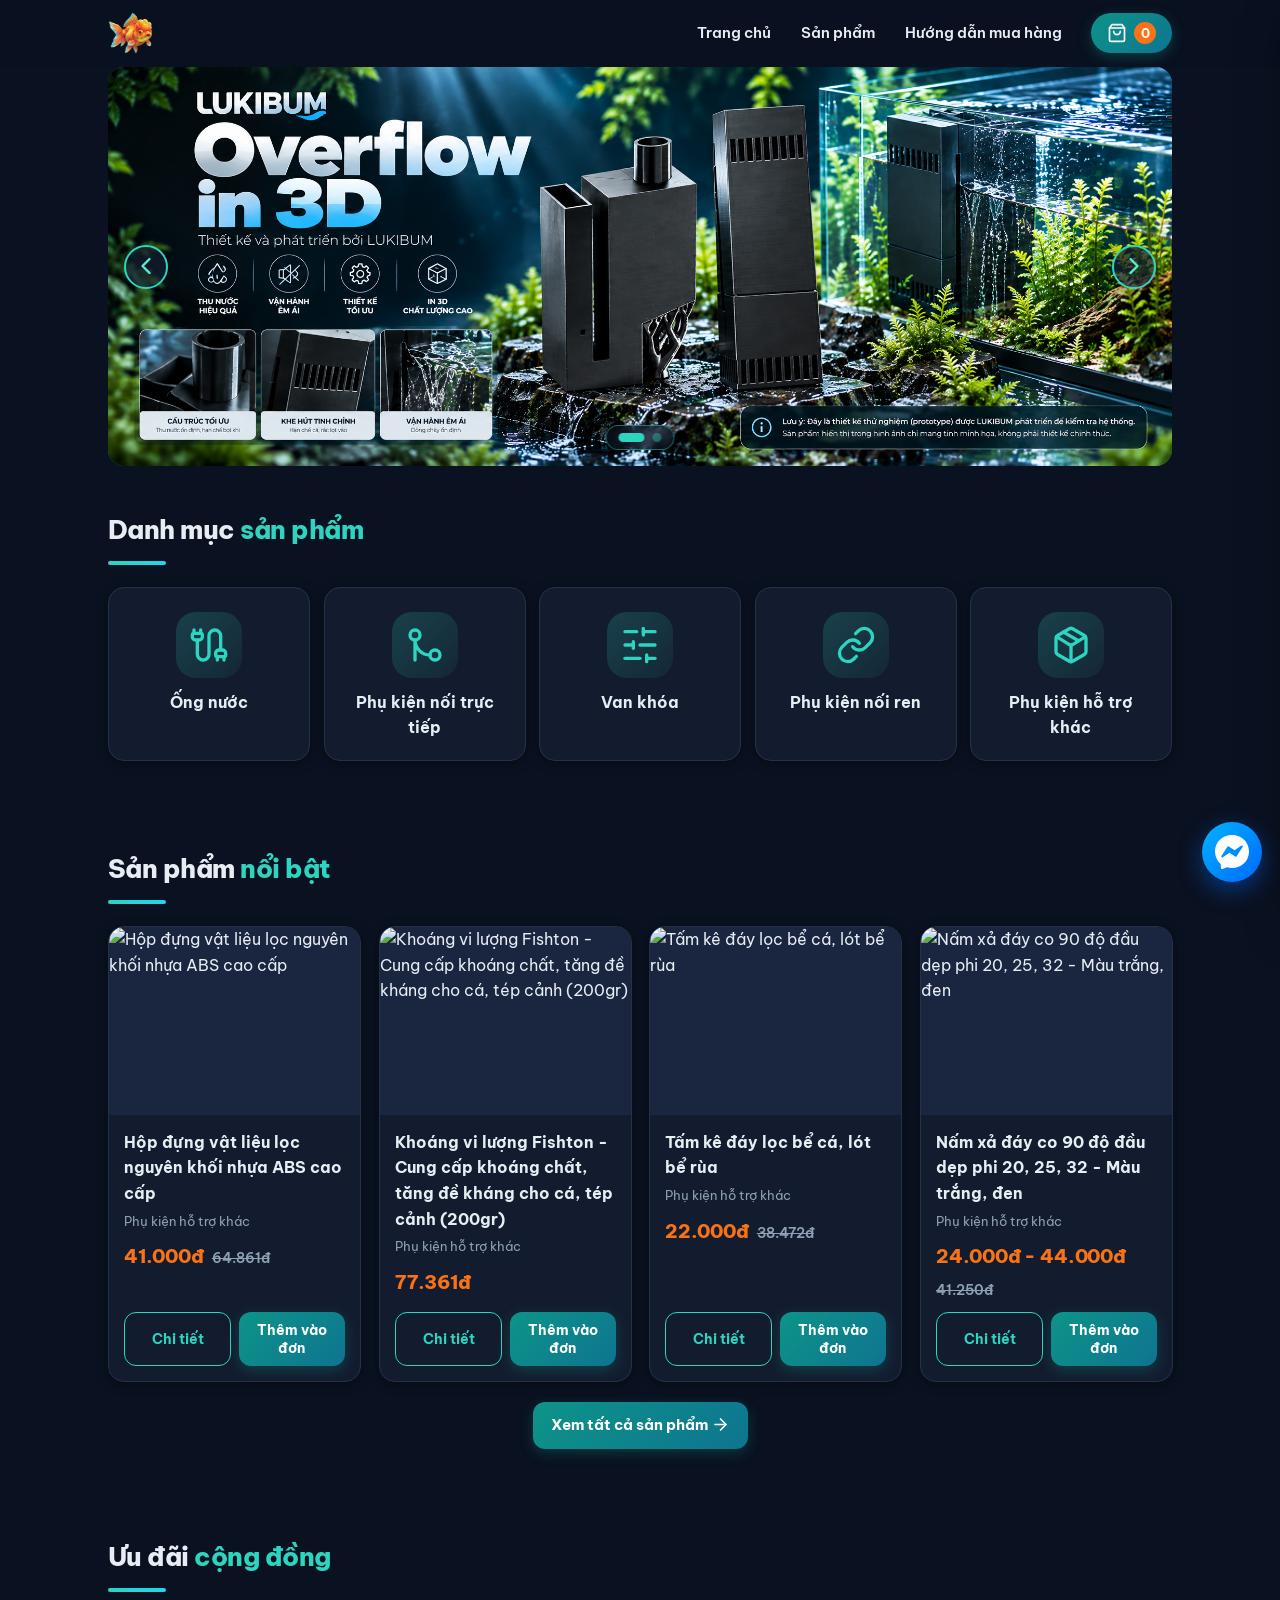
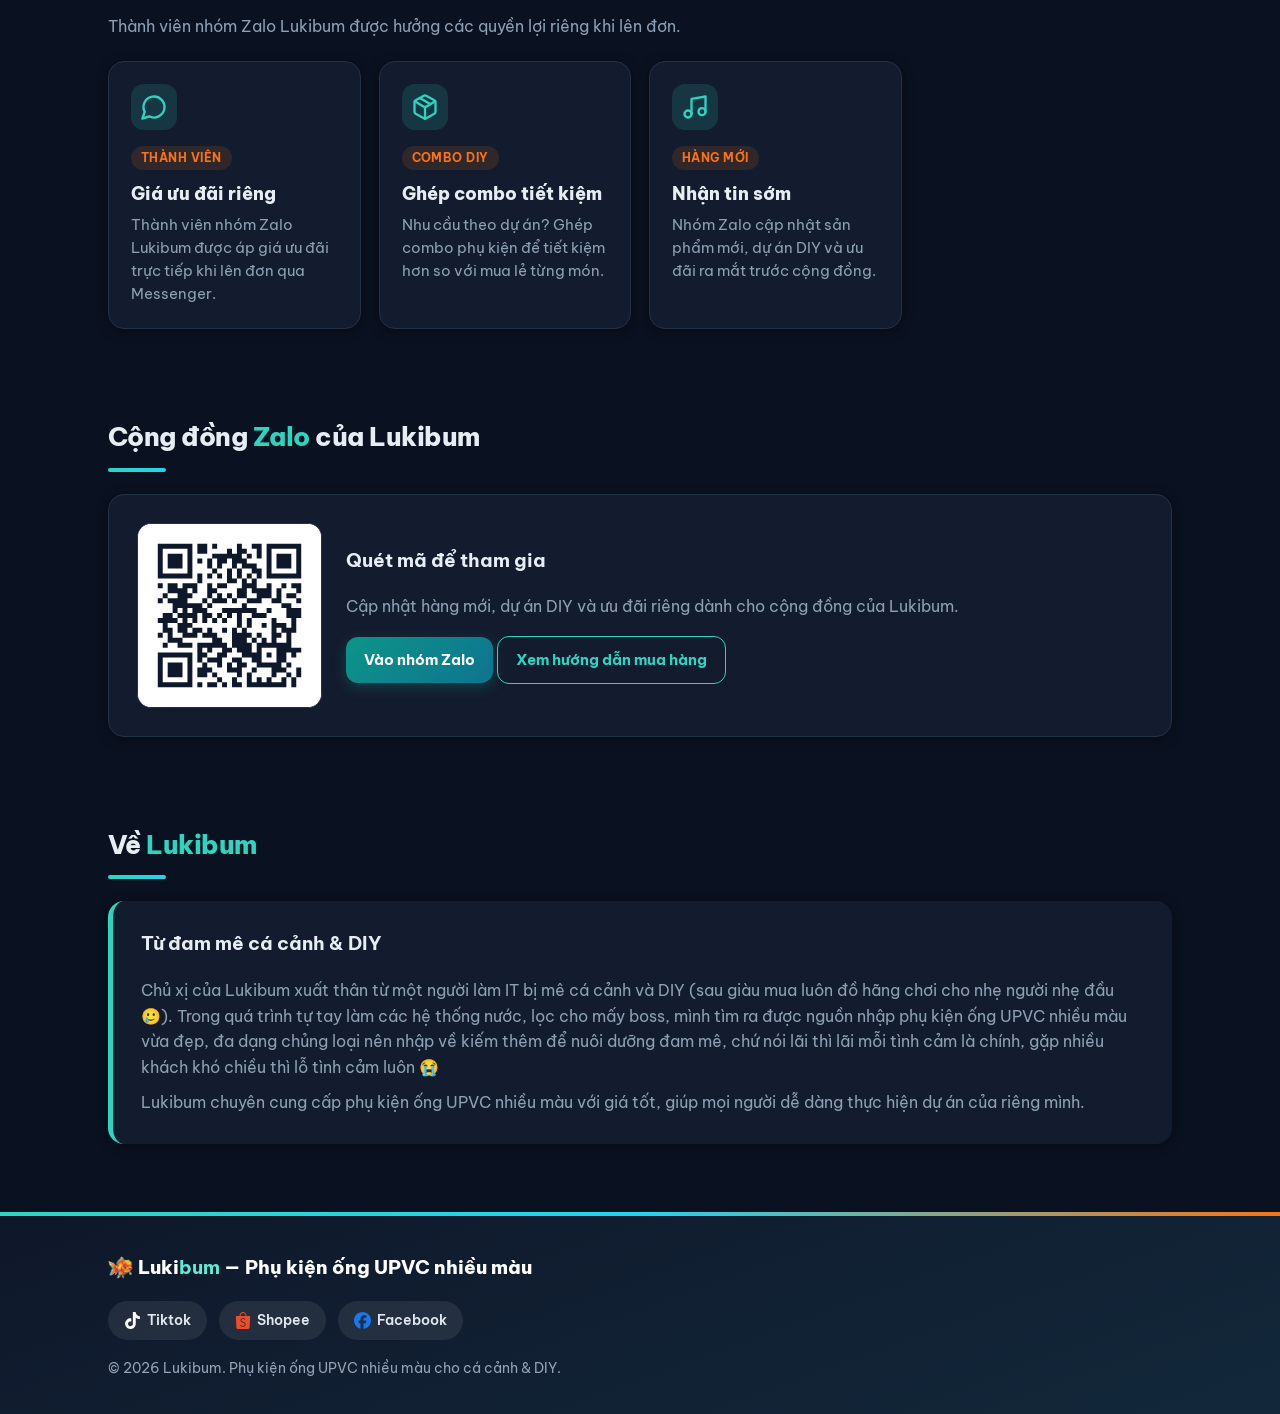
==== index.html @ dbde3ebf "feat: share order image via Web Share API, Messenger FAB icon, Zalo group button" ====
<!DOCTYPE html>
<html lang="vi">
<head>
  <meta charset="UTF-8">
  <meta name="viewport" content="width=device-width, initial-scale=1.0">
  <title>Lukibum — Phụ kiện ống UPVC nhiều màu</title>
  <meta name="description" content="Lukibum chuyên bán phụ kiện ống UPVC nhiều màu cho người mê cá cảnh và DIY. Giá tốt, lên đơn online qua Messenger.">
  <meta property="og:title" content="Lukibum — Phụ kiện ống UPVC nhiều màu">
  <meta property="og:description" content="Phụ kiện ống UPVC nhiều màu cho cá cảnh & DIY. Lên đơn online qua Messenger.">
  <meta property="og:image" content="assets/images/banner-1.svg">
  <link rel="icon" type="image/png" href="assets/images/favicon.png">
  <link rel="preconnect" href="https://fonts.googleapis.com">
  <link rel="preconnect" href="https://fonts.gstatic.com" crossorigin>
  <link href="https://fonts.googleapis.com/css2?family=Be+Vietnam+Pro:wght@400;500;600;700;800&display=swap" rel="stylesheet">
  <link rel="stylesheet" href="css/style.css?v=14">
</head>
<body>
  <header id="site-header"></header>

  <main>
    <section style="padding:0">
      <div class="container">
        <div id="carousel" class="carousel"></div>
      </div>
    </section>

    <section class="container reveal">
      <h2 class="section-title">Danh mục <span>sản phẩm</span></h2>
      <div id="category-grid" class="category-grid"></div>
    </section>

    <section class="container reveal">
      <h2 class="section-title">Sản phẩm <span>nổi bật</span></h2>
      <div id="featured-grid" class="product-grid"></div>
      <div class="center" style="margin-top:20px">
        <a class="btn btn-primary" href="san-pham.html">Xem tất cả sản phẩm <span data-icon="arrow-right"></span></a>
      </div>
    </section>

    <!-- Ưu đãi cộng đồng -->
    <section class="container reveal">
      <h2 class="section-title">Ưu đãi <span>cộng đồng</span></h2>
      <p class="section-sub">Thành viên nhóm Zalo Lukibum được hưởng các quyền lợi riêng khi lên đơn.</p>
      <div class="deals-grid" id="deals-grid"></div>
    </section>

    <section class="container reveal">
      <h2 class="section-title">Cộng đồng <span>Zalo</span> của Lukibum</h2>
      <div class="zalo-card">
        <img id="zalo-qr" src="assets/images/zalo-qr.svg" alt="QR Zalo Lukibum">
        <div>
          <h3>Quét mã để tham gia</h3>
          <p>Cập nhật hàng mới, dự án DIY và ưu đãi riêng dành cho cộng đồng của Lukibum.</p>
          <div class="zalo-actions">
            <a class="btn btn-primary" href="https://zalo.me/g/1dgfqpypjllxzovor3a6" target="_blank" rel="noopener">Vào nhóm Zalo</a>
            <a class="btn btn-ghost" href="huong-dan-mua-hang.html">Xem hướng dẫn mua hàng</a>
          </div>
        </div>
      </div>
    </section>

    <section class="container reveal">
      <h2 class="section-title">Về <span>Lukibum</span></h2>
      <div class="about-card">
        <h3>Từ đam mê cá cảnh & DIY</h3>
        <p>Chủ xị của Lukibum xuất thân từ một người làm IT bị mê cá cảnh và DIY (sau giàu mua luôn đồ hãng chơi cho nhẹ người nhẹ đầu 🥲). Trong quá trình tự tay làm các hệ thống nước, lọc cho mấy boss, mình tìm ra được nguồn nhập phụ kiện ống UPVC nhiều màu vừa đẹp, đa dạng chủng loại nên nhập về kiếm thêm để nuôi dưỡng đam mê, chứ nói lãi thì lãi mỗi tình cảm là chính, gặp nhiều khách khó chiều thì lỗ tình cảm luôn 😭</p>
        <p>Lukibum chuyên cung cấp phụ kiện ống UPVC nhiều màu với giá tốt, giúp mọi người dễ dàng thực hiện dự án của riêng mình.</p>
      </div>
    </section>
  </main>

  <footer id="site-footer"></footer>

  <script src="js/common.js?v=13"></script>
  <script src="js/cart.js?v=13"></script>
  <script src="js/products.js?v=13"></script>
  <script>
    initApp().then(() => renderHome());
  </script>
</body>
</html>
---- css/style.css ----
:root {
  color-scheme: dark;
  --primary: #2dd4bf;
  --primary-dark: #5eead4;
  --primary-soft: rgba(45, 212, 191, 0.14);
  --accent: #f97316;
  --accent-dark: #fb923c;
  --bg: #0a1120;
  --card: #131c2e;
  --card-2: #1a2540;
  --text: #e6edf3;
  --muted: #8ea0b5;
  --border: #243247;
  --radius: 16px;
  --shadow: 0 2px 12px rgba(0, 0, 0, 0.40);
  --shadow-md: 0 8px 26px rgba(0, 0, 0, 0.50);
  --shadow-lg: 0 18px 48px rgba(0, 0, 0, 0.60);
  --ease-out: cubic-bezier(0.22, 1, 0.36, 1);
  --font: "Be Vietnam Pro", -apple-system, BlinkMacSystemFont, "Segoe UI", Roboto, Arial, sans-serif;
}

* { box-sizing: border-box; }

html {
  scroll-behavior: smooth;
}

/* Ngăn scroll ngang trên mobile. Dùng clip (không tạo scroll-container nên
   không phá sticky header) + fallback hidden cho trình duyệt cũ. Áp dụng cả
   html lẫn body vì scroll ngang có thể xảy ra ở body chứ không chỉ html. */
html,
body {
  overflow-x: hidden;
  overflow-x: clip;
}

body {
  margin: 0;
  font-family: var(--font);
  background: var(--bg);
  color: var(--text);
  line-height: 1.6;
  -webkit-font-smoothing: antialiased;
  animation: pageIn 0.5s ease both;
}

@keyframes pageIn {
  from { opacity: 0; }
}

img { max-width: 100%; display: block; }

a { color: var(--primary); text-decoration: none; }
a:hover { color: var(--primary-dark); }

/* ---------- Icon Lucide ---------- */
.icon-svg {
  width: 1.25em;
  height: 1.25em;
  display: inline-block;
  vertical-align: -0.22em;
  flex-shrink: 0;
  stroke-width: 2;
}

.container {
  width: 100%;
  max-width: 1100px;
  margin: 0 auto;
  padding: 0 18px;
}

/* Khoảng cách dọc giữa các section ở trang chủ (carousel có padding:0 inline nên giữ nguyên) */
main > section.container {
  padding-top: 44px;
  padding-bottom: 44px;
}

.center { text-align: center; }

/* ---------- Scroll reveal ---------- */
.reveal {
  opacity: 0;
  transform: translateY(28px);
  transition: opacity 0.7s ease, transform 0.7s var(--ease-out);
}
.reveal.revealed {
  opacity: 1;
  transform: none;
}

/* ---------- Header ---------- */
.site-header {
  position: sticky;
  top: 0;
  z-index: 50;
  background: rgba(10, 17, 32, 0.82);
  backdrop-filter: blur(12px);
  -webkit-backdrop-filter: blur(12px);
  border-bottom: 1px solid transparent;
  transition: box-shadow 0.3s ease, border-color 0.3s ease;
}
.site-header.scrolled {
  box-shadow: 0 4px 24px rgba(0, 0, 0, 0.5);
  border-color: var(--border);
}

.header-inner {
  max-width: 1100px;
  margin: 0 auto;
  padding: 12px 18px;
  display: flex;
  align-items: center;
  gap: 16px;
}

.logo {
  display: flex;
  align-items: center;
  gap: 7px;
  white-space: nowrap;
}
/* Con cá vàng (đã cắt riêng + nền trong suốt từ logo-lkb.png cao cấp).
   Dùng contain để hiển thị trọn con cá, không bị clip, không méo. */
.logo-img,
.fish-logo {
  background: url("../assets/images/fish.png") center / contain no-repeat;
}
.logo-img {
  height: 42px;
  width: 48px;
  display: block;
}
.fish-logo {
  display: inline-block;
  width: 1.35em;
  height: 1.2em;
  vertical-align: -0.25em;
}
.logo:hover .logo-img { animation: wiggle 0.5s ease; }
@keyframes wiggle {
  0%, 100% { transform: rotate(0); }
  25% { transform: rotate(-14deg); }
  60% { transform: rotate(10deg); }
}

.nav {
  display: flex;
  gap: 4px;
  margin-left: auto;
  flex-wrap: wrap;
}
.nav a {
  color: var(--text);
  font-weight: 600;
  font-size: 0.95rem;
  padding: 8px 13px;
  border-radius: 10px;
  transition: background 0.2s ease, color 0.2s ease;
}
.nav a:hover {
  background: var(--primary-soft);
  color: var(--primary-dark);
}

.menu-toggle {
  display: none;
  background: none;
  border: none;
  color: var(--text);
  cursor: pointer;
  padding: 8px;
  border-radius: 10px;
  line-height: 0;
}
.menu-toggle .icon-svg { width: 1.5rem; height: 1.5rem; }
.menu-toggle:hover { background: var(--card-2); }

.cart-btn {
  position: relative;
  background: linear-gradient(135deg, #0d9488, #0e7490);
  color: #fff;
  border: none;
  border-radius: 999px;
  padding: 9px 16px;
  font-size: 1rem;
  cursor: pointer;
  display: flex;
  align-items: center;
  gap: 7px;
  font-family: var(--font);
  font-weight: 700;
  box-shadow: 0 4px 14px rgba(13, 148, 136, 0.35);
  transition: transform 0.15s ease, box-shadow 0.2s ease;
}
.cart-btn:hover {
  transform: translateY(-2px);
  box-shadow: 0 7px 20px rgba(13, 148, 136, 0.45);
}
.cart-btn:active { transform: scale(0.97); }
.cart-count {
  background: var(--accent);
  color: #fff;
  border-radius: 999px;
  min-width: 22px;
  height: 22px;
  display: inline-flex;
  align-items: center;
  justify-content: center;
  font-size: 0.8rem;
  font-weight: 700;
  padding: 0 6px;
  transition: transform 0.2s var(--ease-out);
}
.cart-count.bump { animation: bump 0.4s var(--ease-out); }
@keyframes bump {
  40% { transform: scale(1.45); }
}

/* ---------- Buttons ---------- */
.btn {
  display: inline-block;
  border: none;
  border-radius: 12px;
  padding: 11px 18px;
  font-size: 0.95rem;
  font-weight: 700;
  font-family: var(--font);
  cursor: pointer;
  text-align: center;
  transition: transform 0.15s ease, box-shadow 0.2s ease, background 0.2s ease, color 0.2s ease;
}
.btn:active { transform: scale(0.97); }
.btn-primary {
  background: linear-gradient(135deg, #0d9488, #0e7490);
  color: #fff;
  box-shadow: 0 4px 14px rgba(13, 148, 136, 0.30);
}
.btn-primary:hover {
  transform: translateY(-2px);
  box-shadow: 0 8px 22px rgba(13, 148, 136, 0.42);
  color: #fff;
}
.btn-accent {
  background: linear-gradient(135deg, #f97316, #ea580c);
  color: #fff;
  box-shadow: 0 4px 14px rgba(249, 115, 22, 0.35);
}
.btn-accent:hover {
  transform: translateY(-2px);
  box-shadow: 0 8px 22px rgba(249, 115, 22, 0.48);
  color: #fff;
}
.btn-ghost {
  background: transparent;
  color: var(--primary);
  border: 1.5px solid var(--primary);
}
.btn-ghost:hover {
  background: var(--primary-soft);
  color: var(--primary-dark);
  transform: translateY(-2px);
}
.btn-block { display: block; width: 100%; }

/* ---------- Carousel ---------- */
.carousel {
  position: relative;
  aspect-ratio: 2048 / 768;
  overflow: hidden;
  border-radius: var(--radius);
  background: #0f766e;
}
.slide {
  position: absolute;
  inset: 0;
  opacity: 0;
  transform: scale(1.05);
  transition: opacity 0.9s ease, transform 1.4s ease;
  display: flex;
  background: linear-gradient(135deg, #0d9488, #0e7490);
  pointer-events: none;
}
.slide.active {
  opacity: 1;
  transform: scale(1);
  pointer-events: auto;
}
.slide-content {
  flex: 0 0 46%;
  z-index: 2;
  display: flex;
  flex-direction: column;
  justify-content: center;
  padding: 48px 40px 48px 84px;
}
.slide-image {
  flex: 1;
  background-size: cover;
  background-position: center;
}
.slide-full {
  background-image: var(--slide-img);
  background-size: cover;
  background-position: center;
}
.slide-image.placeholder {
  margin: 14px;
  border: 2px dashed rgba(255, 255, 255, 0.45);
  border-radius: 10px;
  display: flex;
  align-items: center;
  justify-content: center;
  color: rgba(255, 255, 255, 0.55);
  font-size: 0.9rem;
  letter-spacing: 0.02em;
}
/* Banner chưa có ảnh: viền nét đứt tượng trưng gần full content + 2 kích thước */
.nophoto-frame {
  position: absolute;
  inset: 14px;
  border: 2px dashed rgba(255, 255, 255, 0.5);
  border-radius: 12px;
  display: flex;
  flex-direction: column;
  align-items: center;
  justify-content: center;
  gap: 10px;
  text-align: center;
  padding: 24px;
}
.nophoto-frame h2 {
  color: #fff;
  margin: 0;
  font-size: 2rem;
  font-weight: 800;
  letter-spacing: -0.02em;
}
.nophoto-frame p {
  color: rgba(255, 255, 255, 0.8);
  margin: 0;
  font-size: 1.05rem;
  max-width: 640px;
}
.nophoto-sizes {
  display: flex;
  flex-direction: column;
  gap: 4px;
  margin-top: 8px;
  padding: 10px 18px;
  border: 1px solid rgba(255, 255, 255, 0.25);
  border-radius: 8px;
  background: rgba(0, 0, 0, 0.18);
  color: rgba(255, 255, 255, 0.78);
  font-size: 0.95rem;
  letter-spacing: 0.02em;
}
.slide-content h2 {
  color: #fff;
  margin: 0 0 10px;
  font-size: 2.3rem;
  font-weight: 800;
  letter-spacing: -0.02em;
  line-height: 1.2;
  max-width: 640px;
  opacity: 0;
  transform: translateY(26px);
  transition: opacity 0.7s ease, transform 0.7s var(--ease-out);
}
.slide-content p {
  color: #e6fffa;
  margin: 0;
  font-size: 1.1rem;
  opacity: 0;
  transform: translateY(26px);
  transition: opacity 0.7s ease, transform 0.7s var(--ease-out);
}
.slide.active h2 { opacity: 1; transform: none; transition-delay: 0.25s; }
.slide.active p { opacity: 1; transform: none; transition-delay: 0.45s; }

.bubble {
  position: absolute;
  bottom: -90px;
  border-radius: 50%;
  background: radial-gradient(circle at 32% 30%, rgba(255, 255, 255, 0.55), rgba(255, 255, 255, 0.06));
  animation: rise linear infinite;
  pointer-events: none;
  z-index: 1;
}
@keyframes rise {
  to { transform: translateY(-560px); }
}

.carousel-btn {
  position: absolute;
  top: 50%;
  transform: translateY(-50%);
  background: rgba(19, 28, 46, 0.75);
  border: 2px solid var(--primary);
  width: 44px;
  height: 44px;
  border-radius: 50%;
  font-size: 1.4rem;
  cursor: pointer;
  color: var(--primary-dark);
  z-index: 3;
  box-shadow: var(--shadow-md);
  transition: transform 0.15s ease, background 0.2s ease, color 0.2s ease;
}
.carousel-btn:hover { transform: translateY(-50%) scale(1.1); background: var(--primary); color: #06231f; }
.carousel-btn:active { transform: translateY(-50%) scale(0.95); }
.carousel-btn.prev { left: 16px; }
.carousel-btn.next { right: 16px; }
.carousel-dots {
  position: absolute;
  bottom: 16px;
  left: 50%;
  transform: translateX(-50%);
  display: flex;
  gap: 8px;
  padding: 7px 12px;
  border-radius: 999px;
  background: rgba(10, 17, 32, 0.55);
  border: 1px solid rgba(45, 212, 191, 0.5);
  backdrop-filter: blur(4px);
  z-index: 3;
}
.carousel-dots button {
  width: 9px;
  height: 9px;
  border-radius: 999px;
  border: none;
  background: rgba(45, 212, 191, 0.4);
  cursor: pointer;
  padding: 0;
  transition: width 0.3s var(--ease-out), background 0.3s ease;
}
.carousel-dots button.active {
  width: 26px;
  background: var(--primary);
}

/* ---------- Sections ---------- */
section { padding: 40px 0; }
.section-title {
  font-size: 1.6rem;
  font-weight: 800;
  letter-spacing: -0.02em;
  margin: 0 0 8px;
}
.section-title span { color: var(--primary); }
.section-title::after {
  content: "";
  display: block;
  width: 58px;
  height: 4px;
  border-radius: 4px;
  background: linear-gradient(90deg, var(--primary), #22d3ee);
  margin-top: 10px;
  margin-bottom: 22px;
}

/* ---------- About ---------- */
.about-card {
  background: var(--card);
  border-radius: var(--radius);
  padding: 28px;
  box-shadow: var(--shadow);
  border-left: 5px solid var(--primary);
  position: relative;
  overflow: hidden;
  transition: box-shadow 0.3s ease, transform 0.3s ease;
}
.about-card:hover {
  box-shadow: var(--shadow-md);
  transform: translateY(-3px);
}
.about-card h3 { margin-top: 0; }
.about-card p { margin: 0 0 10px; color: var(--muted); }
.about-card p:last-child { margin-bottom: 0; }

/* ---------- Category grid ---------- */
.category-grid {
  display: grid;
  grid-template-columns: repeat(auto-fill, minmax(180px, 1fr));
  gap: 14px;
}
.category-card {
  background: var(--card);
  border-radius: var(--radius);
  padding: 24px 16px 20px;
  text-align: center;
  box-shadow: var(--shadow);
  color: var(--text);
  border: 1px solid var(--border);
  transition: transform 0.25s var(--ease-out), box-shadow 0.25s ease, border-color 0.25s ease;
  animation: cardIn 0.55s var(--ease-out) both;
  animation-delay: var(--d, 0s);
}
.category-card:hover {
  transform: translateY(-6px);
  box-shadow: var(--shadow-lg);
  border-color: var(--primary);
  color: var(--primary-dark);
}
.category-card .icon {
  font-size: 2rem;
  color: var(--primary);
  display: inline-flex;
  width: 66px;
  height: 66px;
  align-items: center;
  justify-content: center;
  border-radius: 20px;
  background: linear-gradient(135deg, rgba(45, 212, 191, 0.20), rgba(45, 212, 191, 0.06));
  transition: transform 0.3s var(--ease-out), color 0.25s ease;
}
.category-card:hover .icon {
  transform: scale(1.12) rotate(-6deg);
}
.category-card h3 { margin: 12px 0 0; font-size: 0.98rem; font-weight: 700; }

/* ---------- Community deals ---------- */
.section-sub {
  color: var(--muted);
  margin: 0 0 22px;
  font-size: 0.98rem;
}
.deals-grid {
  display: grid;
  grid-template-columns: repeat(auto-fill, minmax(240px, 1fr));
  gap: 18px;
}
.deal-card {
  background: var(--card);
  border: 1px solid var(--border);
  border-radius: var(--radius);
  padding: 22px;
  box-shadow: var(--shadow);
  transition: box-shadow 0.3s ease, transform 0.3s ease, border-color 0.3s ease;
}
.deal-card:hover {
  box-shadow: var(--shadow-md);
  transform: translateY(-4px);
  border-color: var(--primary);
}
.deal-icon {
  width: 46px;
  height: 46px;
  border-radius: 13px;
  display: flex;
  align-items: center;
  justify-content: center;
  background: var(--primary-soft);
  color: var(--primary);
  font-size: 1.4rem;
  margin-bottom: 14px;
}
.deal-tag {
  display: inline-block;
  font-size: 0.72rem;
  font-weight: 700;
  letter-spacing: 0.04em;
  text-transform: uppercase;
  color: var(--accent);
  background: rgba(249, 115, 22, 0.12);
  border-radius: 999px;
  padding: 3px 10px;
  margin-bottom: 10px;
}
.deal-card h3 { margin: 0 0 6px; font-size: 1.1rem; font-weight: 800; }
.deal-card p {
  margin: 0;
  color: var(--muted);
  font-size: 0.92rem;
  line-height: 1.55;
}

@keyframes cardIn {
  from { opacity: 0; transform: translateY(18px) scale(0.98); }
}

/* ---------- Product grid ---------- */
.product-grid {
  display: grid;
  grid-template-columns: repeat(auto-fill, minmax(230px, 1fr));
  gap: 18px;
}
.product-card {
  background: var(--card);
  border-radius: var(--radius);
  overflow: hidden;
  box-shadow: var(--shadow);
  border: 1px solid var(--border);
  display: flex;
  flex-direction: column;
  transition: transform 0.25s var(--ease-out), box-shadow 0.25s ease;
  animation: cardIn 0.55s var(--ease-out) both;
  animation-delay: var(--d, 0s);
}
.product-card:hover {
  transform: translateY(-6px);
  box-shadow: var(--shadow-lg);
}
.product-image {
  aspect-ratio: 4 / 3;
  background: var(--card-2);
  cursor: pointer;
  overflow: hidden;
}
.product-image img {
  width: 100%;
  height: 100%;
  object-fit: cover;
  transition: transform 0.5s var(--ease-out);
}
.product-card:hover .product-image img {
  transform: scale(1.07);
}
.product-body {
  padding: 15px;
  display: flex;
  flex-direction: column;
  gap: 10px;
  flex: 1;
}
.product-name {
  margin: 0;
  font-size: 1rem;
  font-weight: 700;
  cursor: pointer;
  transition: color 0.2s ease;
}
.product-name:hover { color: var(--primary); }
.product-cat {
  font-size: 0.8rem;
  color: var(--muted);
  margin-top: -6px;
}
.price-row {
  display: flex;
  align-items: baseline;
  gap: 8px;
  flex-wrap: wrap;
}
.price-floor,
.price-old {
  text-decoration: line-through;
  color: var(--muted);
  font-size: 0.9rem;
  font-weight: 600;
}
.price-now {
  color: var(--accent);
  font-weight: 800;
  font-size: 1.18rem;
  letter-spacing: -0.01em;
}
.product-actions {
  display: flex;
  gap: 8px;
  margin-top: auto;
}
.product-actions .btn { flex: 1; padding: 9px 10px; font-size: 0.88rem; }

/* ---------- Filters ---------- */
.filters {
  display: flex;
  flex-direction: column;
  gap: 14px;
  margin-bottom: 22px;
}
.search-input {
  width: 100%;
  padding: 13px 16px;
  border: 1.5px solid var(--border);
  border-radius: 12px;
  font-size: 1rem;
  font-family: var(--font);
  background: var(--card-2);
  transition: border-color 0.2s ease, box-shadow 0.2s ease;
}
.search-input:focus {
  outline: none;
  border-color: var(--primary);
  box-shadow: 0 0 0 4px rgba(13, 148, 136, 0.12);
}
.chip-row {
  display: flex;
  gap: 8px;
  flex-wrap: wrap;
}
.chip {
  border: 1.5px solid var(--border);
  background: var(--card-2);
  color: var(--text);
  border-radius: 999px;
  padding: 7px 15px;
  font-size: 0.88rem;
  font-weight: 600;
  font-family: var(--font);
  cursor: pointer;
  transition: all 0.2s ease;
}
.chip:hover {
  border-color: var(--primary);
  color: var(--primary-dark);
  transform: translateY(-2px);
}
.chip.active {
  background: linear-gradient(135deg, #0d9488, #0e7490);
  border-color: var(--primary);
  color: #fff;
  box-shadow: 0 4px 12px rgba(13, 148, 136, 0.30);
}
.result-count { color: var(--muted); font-size: 0.9rem; }

/* ---------- Zalo card ---------- */
.zalo-card {
  background: var(--card);
  border-radius: var(--radius);
  padding: 28px;
  box-shadow: var(--shadow);
  border: 1px solid var(--border);
  display: flex;
  gap: 24px;
  align-items: center;
  flex-wrap: wrap;
  transition: box-shadow 0.3s ease, transform 0.3s ease;
}
.zalo-card:hover {
  box-shadow: var(--shadow-md);
  transform: translateY(-3px);
}
.zalo-card img {
  width: 185px;
  height: 185px;
  border-radius: 14px;
  border: 1px solid var(--border);
  background: #fff;
  transition: transform 0.3s var(--ease-out);
}
.zalo-card:hover img {
  transform: rotate(-2deg) scale(1.03);
}
.zalo-card h3 { margin-top: 0; }
.zalo-card p { color: var(--muted); margin: 6px 0 16px; }

/* ---------- Footer ---------- */
.site-footer {
  background: linear-gradient(160deg, #0f172a, #12283a);
  color: #cbd5e1;
  padding: 40px 0 34px;
  margin-top: 24px;
  position: relative;
}
.site-footer::before {
  content: "";
  position: absolute;
  top: 0;
  left: 0;
  right: 0;
  height: 4px;
  background: linear-gradient(90deg, var(--primary), #22d3ee, var(--accent));
}
.footer-inner {
  max-width: 1100px;
  margin: 0 auto;
  padding: 0 18px;
  display: flex;
  flex-direction: column;
  gap: 18px;
}
.footer-brand { font-weight: 800; color: #fff; font-size: 1.2rem; }
.footer-brand b { color: #5eead4; }
.social-row { display: flex; gap: 12px; flex-wrap: wrap; }
.social-logo {
  width: 1.15em;
  height: 1.15em;
  display: inline-block;
  flex: none;
}
.social-row a {
  display: inline-flex;
  align-items: center;
  gap: 6px;
  background: rgba(255, 255, 255, 0.08);
  color: #e2e8f0;
  border-radius: 999px;
  padding: 8px 16px;
  font-weight: 600;
  font-size: 0.9rem;
  transition: background 0.2s ease, transform 0.2s ease;
}
.social-row a:hover {
  background: rgba(255, 255, 255, 0.18);
  color: #fff;
  transform: translateY(-2px);
}
.footer-note { color: #94a3b8; font-size: 0.85rem; margin: 0; }

/* ---------- Messenger FAB ---------- */
.messenger-fab {
  position: fixed;
  right: 18px;
  bottom: 18px;
  width: 60px;
  height: 60px;
  border-radius: 50%;
  background: linear-gradient(135deg, #00b2ff, #006aff);
  color: #fff;
  display: flex;
  align-items: center;
  justify-content: center;
  font-size: 1.8rem;
  box-shadow: 0 8px 24px rgba(0, 106, 255, 0.45);
  z-index: 60;
  border: none;
  cursor: pointer;
  animation: fabIn 0.6s var(--ease-out) 0.4s both;
  transition: transform 0.2s var(--ease-out), box-shadow 0.2s ease;
}
@keyframes fabIn {
  from { opacity: 0; transform: scale(0.3); }
}
.messenger-fab:hover {
  transform: scale(1.1);
  box-shadow: 0 12px 30px rgba(0, 106, 255, 0.55);
}
.messenger-fab:active { transform: scale(0.95); }

/* ---------- Cart drawer ---------- */
.drawer-overlay {
  position: fixed;
  inset: 0;
  background: rgba(15, 23, 42, 0.55);
  backdrop-filter: blur(2px);
  opacity: 0;
  pointer-events: none;
  transition: opacity 0.25s ease;
  z-index: 70;
}
.drawer-overlay.open { opacity: 1; pointer-events: auto; }
.cart-drawer {
  position: fixed;
  top: 0;
  right: 0;
  height: 100%;
  width: 100%;
  max-width: 430px;
  background: var(--card);
  box-shadow: var(--shadow-lg);
  transform: translateX(105%);
  transition: transform 0.32s var(--ease-out);
  z-index: 80;
  display: flex;
  flex-direction: column;
}
.cart-drawer.open { transform: translateX(0); }
.drawer-header {
  padding: 18px 20px;
  border-bottom: 1px solid var(--border);
  display: flex;
  align-items: center;
  justify-content: space-between;
  background: linear-gradient(135deg, rgba(45, 212, 191, 0.10), var(--card));
}
.drawer-header h2 { margin: 0; font-size: 1.2rem; }
.drawer-close {
  background: none;
  border: none;
  font-size: 1.7rem;
  cursor: pointer;
  color: var(--muted);
  line-height: 1;
  transition: transform 0.2s ease, color 0.2s ease;
}
.drawer-close:hover { transform: rotate(90deg); color: var(--text); }
.drawer-body {
  flex: 1;
  overflow-y: auto;
  padding: 16px 20px;
}
.cart-empty {
  text-align: center;
  color: var(--muted);
  padding: 50px 0;
}
.cart-empty .icon { font-size: 3.4rem; animation: floaty 2.6s ease-in-out infinite; }
@keyframes floaty {
  0%, 100% { transform: translateY(0); }
  50% { transform: translateY(-10px); }
}
.cart-item {
  border: 1px solid var(--border);
  border-radius: 12px;
  padding: 10px;
  margin-bottom: 10px;
  background: var(--card-2);
  transition: border-color 0.2s ease, box-shadow 0.2s ease;
  animation: cardIn 0.4s var(--ease-out) both;
  animation-delay: var(--d, 0s);
}
.cart-item:hover {
  border-color: var(--primary);
  box-shadow: var(--shadow);
}
.cart-item-top {
  display: flex;
  gap: 10px;
  align-items: flex-start;
}
.cart-item-img {
  flex: none;
  width: 54px;
  height: 54px;
  object-fit: cover;
  border-radius: 10px;
  background: var(--card-2);
  border: 1px solid var(--border);
}
.cart-item-num {
  flex: none;
  width: 24px;
  height: 24px;
  border-radius: 50%;
  background: var(--primary-soft);
  color: var(--primary-dark);
  display: inline-flex;
  align-items: center;
  justify-content: center;
  font-size: 0.8rem;
  font-weight: 700;
  margin-top: 1px;
}
.cart-item-info { flex: 1; min-width: 0; }
.cart-item-name { font-weight: 700; }
.cart-item-meta { color: var(--muted); font-size: 0.85rem; margin-top: 2px; }
.cart-item-remove {
  flex: none;
  width: 30px;
  height: 30px;
  border-radius: 50%;
  background: transparent;
  border: none;
  color: var(--muted);
  cursor: pointer;
  display: inline-flex;
  align-items: center;
  justify-content: center;
  transition: background 0.2s ease, color 0.2s ease, transform 0.15s ease;
}
.cart-item-remove .icon-svg { width: 1rem; height: 1rem; }
.cart-item-remove:hover {
  background: rgba(239, 68, 68, 0.14);
  color: #ef4444;
}
.cart-item-remove:active { transform: scale(0.88); }
.cart-item-controls {
  display: flex;
  gap: 10px;
  align-items: center;
  justify-content: space-between;
  margin-top: 8px;
}
.stepper {
  display: inline-flex;
  align-items: center;
  border: 1px solid var(--border);
  border-radius: 10px;
  overflow: hidden;
}
.stepper button {
  width: 30px;
  height: 30px;
  border: none;
  background: var(--card-2);
  cursor: pointer;
  font-size: 1rem;
  transition: background 0.15s ease;
}
.stepper button:hover { background: var(--primary-soft); }
.stepper span { min-width: 32px; text-align: center; font-weight: 700; }
.length-input {
  width: 92px;
  padding: 8px 9px;
  border: 1px solid var(--border);
  border-radius: 10px;
  font-size: 0.95rem;
  font-family: var(--font);
  transition: border-color 0.2s ease, box-shadow 0.2s ease;
}
.length-input:focus {
  outline: none;
  border-color: var(--primary);
  box-shadow: 0 0 0 4px rgba(13, 148, 136, 0.12);
}
.cart-item-total {
  margin-top: 0;
  font-weight: 800;
  color: var(--accent);
  font-size: 1rem;
  white-space: nowrap;
}
.drawer-footer {
  border-top: 1px solid var(--border);
  padding: 18px 20px;
  background: var(--card-2);
}
.cart-total-row {
  display: flex;
  justify-content: space-between;
  align-items: baseline;
  margin-bottom: 6px;
}
.cart-total-row .amount {
  font-size: 1.45rem;
  font-weight: 800;
  color: var(--accent);
  letter-spacing: -0.01em;
}
.ship-note { color: var(--muted); font-size: 0.82rem; margin: 0 0 14px; }
.ship-note-star { color: #ef4444; font-weight: 700; }
.drawer-actions { display: flex; flex-direction: column; gap: 10px; }

/* ---------- Ảnh chụp đơn hàng (container render riêng cho html2canvas) ---------- */
.order-capture {
  position: fixed;
  left: -10000px;
  top: 0;
  width: 480px;
  box-sizing: border-box;
  background: #ffffff;
  color: #1e293b;
  font-family: var(--font);
  padding: 26px;
}
.oc-header {
  border-bottom: 2px solid #0d9488;
  padding-bottom: 14px;
  margin-bottom: 18px;
}
.oc-brand { font-size: 1.7rem; font-weight: 800; color: #0f172a; letter-spacing: -0.02em; }
.oc-brand b { color: #0d9488; }
.oc-sub { color: #64748b; font-size: 0.85rem; margin-top: 4px; }
.oc-items { display: flex; flex-direction: column; gap: 14px; }
.oc-item { display: flex; gap: 12px; align-items: center; }
.oc-img {
  width: 58px;
  height: 58px;
  object-fit: cover;
  border-radius: 10px;
  border: 1px solid #e2e8f0;
  background: #f1f5f9;
  flex: none;
}
.oc-info { flex: 1; min-width: 0; }
.oc-name { font-weight: 700; font-size: 0.95rem; color: #0f172a; line-height: 1.3; }
.oc-meta { color: #64748b; font-size: 0.82rem; margin-top: 2px; }
.oc-qty { color: #0d9488; font-weight: 700; font-size: 0.85rem; margin-top: 3px; }
.oc-price { font-weight: 700; color: #0f172a; white-space: nowrap; }
.oc-total {
  display: flex;
  justify-content: space-between;
  align-items: center;
  border-top: 2px solid #0d9488;
  margin-top: 20px;
  padding-top: 16px;
  font-size: 1.15rem;
  font-weight: 800;
  color: #0f172a;
}
.oc-note { color: #94a3b8; font-size: 0.75rem; text-align: center; margin-top: 16px; }

/* ---------- Modal xem / lưu ảnh đơn hàng ---------- */
.image-modal {
  position: fixed;
  inset: 0;
  background: rgba(2, 6, 23, 0.72);
  display: none;
  align-items: center;
  justify-content: center;
  padding: 18px;
  z-index: 95;
}
.image-modal.open { display: flex; }
.image-modal-card {
  background: var(--card);
  border-radius: 16px;
  width: 100%;
  max-width: 480px;
  max-height: 92vh;
  display: flex;
  flex-direction: column;
  overflow: hidden;
  box-shadow: var(--shadow-lg);
}
.image-modal-header {
  padding: 16px 20px;
  border-bottom: 1px solid var(--border);
  display: flex;
  align-items: center;
  justify-content: space-between;
}
.image-modal-header h3 { margin: 0; font-size: 1.1rem; }
.image-modal-body { padding: 16px; overflow-y: auto; flex: 1; }
.image-modal-body img {
  width: 100%;
  border-radius: 12px;
  border: 1px solid var(--border);
  display: block;
}
.image-modal-actions { padding: 16px 20px; border-top: 1px solid var(--border); }
.image-modal-hint {
  color: var(--muted);
  font-size: 0.82rem;
  margin: 10px 0 0;
  text-align: center;
  line-height: 1.5;
}

/* ---------- Modal ---------- */
.modal-overlay {
  position: fixed;
  inset: 0;
  background: rgba(15, 23, 42, 0.55);
  backdrop-filter: blur(3px);
  display: none;
  align-items: center;
  justify-content: center;
  padding: 18px;
  z-index: 90;
}
.modal-overlay.open { display: flex; }
.modal {
  background: var(--card);
  border-radius: 18px;
  max-width: 480px;
  width: 100%;
  max-height: 90vh;
  overflow-y: auto;
  box-shadow: var(--shadow-lg);
  animation: modalIn 0.35s var(--ease-out);
}
@keyframes modalIn {
  from { opacity: 0; transform: translateY(20px) scale(0.96); }
}
.modal-image {
  aspect-ratio: 16 / 9;
  background: var(--card-2);
  border-radius: 18px 18px 0 0;
  overflow: hidden;
}
.modal-image img { width: 100%; height: 100%; object-fit: cover; }
.modal-body { padding: 20px; }
.modal-body h2 { margin: 0 0 4px; font-size: 1.3rem; }
.modal-desc { color: var(--muted); margin: 10px 0 16px; }
.modal-section { margin-bottom: 16px; }
.modal-section label {
  display: block;
  font-weight: 700;
  margin-bottom: 8px;
  font-size: 0.92rem;
}
.color-chips { display: flex; gap: 8px; flex-wrap: wrap; }
.color-chip {
  border: 1.5px solid var(--border);
  background: var(--card-2);
  border-radius: 999px;
  padding: 7px 15px;
  cursor: pointer;
  font-size: 0.88rem;
  font-weight: 600;
  font-family: var(--font);
  transition: all 0.2s ease;
}
.color-chip:hover {
  border-color: var(--primary);
  transform: translateY(-2px);
}
.color-chip.active {
  background: linear-gradient(135deg, #0d9488, #0e7490);
  border-color: var(--primary);
  color: #fff;
  box-shadow: 0 4px 12px rgba(13, 148, 136, 0.30);
}
.variant-grid {
  display: grid;
  grid-template-columns: repeat(auto-fill, minmax(96px, 1fr));
  gap: 10px;
  max-height: 320px;
  overflow-y: auto;
  padding: 4px;
  margin: -4px;
}
.variant-card {
  display: flex;
  flex-direction: column;
  align-items: center;
  gap: 6px;
  border: 1.5px solid var(--border);
  background: var(--card-2);
  border-radius: 14px;
  padding: 8px;
  cursor: pointer;
  font-family: var(--font);
  transition: all 0.2s ease;
}
.variant-card img {
  width: 100%;
  aspect-ratio: 1;
  object-fit: cover;
  border-radius: 10px;
  background: var(--card-2);
}
.variant-name {
  font-size: 0.8rem;
  font-weight: 600;
  text-align: center;
  line-height: 1.25;
}
.variant-price {
  font-size: 0.8rem;
  font-weight: 700;
  color: var(--accent);
}
.variant-card:hover {
  border-color: var(--primary);
  transform: translateY(-2px);
}
.variant-card.active {
  border-color: var(--primary);
  background: linear-gradient(135deg, rgba(13, 148, 136, 0.10), rgba(14, 116, 144, 0.08));
  box-shadow: 0 4px 12px rgba(13, 148, 136, 0.25);
}
.modal-price {
  display: flex;
  align-items: baseline;
  gap: 10px;
  margin-bottom: 16px;
}
.modal-close {
  background: none;
  border: none;
  font-size: 1.7rem;
  cursor: pointer;
  color: var(--muted);
  float: right;
  line-height: 1;
  transition: transform 0.2s ease, color 0.2s ease;
}
.modal-close:hover { transform: rotate(90deg); color: var(--text); }

/* ---------- Process timeline ---------- */
.process-timeline {
  list-style: none;
  padding: 0;
  margin: 0;
  position: relative;
}
.process-timeline::before {
  content: "";
  position: absolute;
  left: 22px;
  top: 10px;
  bottom: 10px;
  width: 3px;
  border-radius: 3px;
  background: linear-gradient(180deg, var(--primary), #22d3ee);
}
.process-step {
  position: relative;
  padding: 0 0 30px 64px;
}
.process-step:last-child { padding-bottom: 0; }
.step-number {
  position: absolute;
  left: 0;
  top: 0;
  width: 46px;
  height: 46px;
  border-radius: 50%;
  background: linear-gradient(135deg, #0d9488, #0e7490);
  color: #fff;
  display: flex;
  align-items: center;
  justify-content: center;
  font-weight: 800;
  font-size: 1.1rem;
  box-shadow: 0 4px 14px rgba(13, 148, 136, 0.4);
  transition: transform 0.25s var(--ease-out);
}
.process-step:hover .step-number {
  transform: scale(1.12);
}
.process-step h3 { margin: 8px 0 4px; }
.process-step p { color: var(--muted); margin: 0; }

.notes-box {
  background: linear-gradient(135deg, rgba(249, 115, 22, 0.16), rgba(249, 115, 22, 0.06));
  border: 1.5px solid rgba(251, 146, 60, 0.40);
  border-radius: var(--radius);
  padding: 22px;
  margin-top: 30px;
  transition: transform 0.25s ease, box-shadow 0.25s ease;
}
.notes-box:hover {
  transform: translateY(-3px);
  box-shadow: var(--shadow-md);
}
.notes-box h3 { margin-top: 0; color: var(--accent-dark); }
.notes-box p { margin: 0; color: var(--muted); }

/* ---------- Toast ---------- */
.toast {
  position: fixed;
  left: 50%;
  bottom: 92px;
  transform: translateX(-50%) translateY(24px) scale(0.92);
  background: linear-gradient(135deg, #0d9488, #0e7490);
  color: #fff;
  padding: 13px 20px;
  border-radius: 12px;
  box-shadow: 0 8px 24px rgba(13, 148, 136, 0.40);
  opacity: 0;
  pointer-events: none;
  transition: opacity 0.25s ease, transform 0.3s var(--ease-out);
  z-index: 100;
  max-width: 90vw;
  text-align: center;
  font-weight: 600;
  display: flex;
  align-items: center;
  gap: 10px;
}
.toast.show {
  opacity: 1;
  transform: translateX(-50%) translateY(0) scale(1);
}
.toast-icon {
  flex: none;
  display: inline-flex;
  color: #fff;
}
.toast.show .toast-icon {
  animation: toastPop 0.45s var(--ease-out);
}
.toast-icon .icon-svg { width: 1.5em; height: 1.5em; }
.toast-msg { line-height: 1.4; }
@keyframes toastPop {
  0% { transform: scale(0); }
  60% { transform: scale(1.25); }
  100% { transform: scale(1); }
}

/* ---------- Responsive ---------- */
@media (max-width: 640px) {
  .header-inner { flex-wrap: wrap; }
  .menu-toggle { display: inline-flex; align-items: center; }
  .nav {
    order: 4;
    width: 100%;
    margin-left: 0;
    flex-direction: column;
    gap: 2px;
    max-height: 0;
    overflow: hidden;
    padding-top: 0;
    padding-bottom: 0;
    transition: max-height 0.32s var(--ease-out), padding 0.32s var(--ease-out);
  }
  .site-header.menu-open .nav {
    max-height: 320px;
    padding-top: 8px;
    padding-bottom: 10px;
  }
  .nav a { padding: 10px 12px; border-radius: 10px; }
  .nav a:hover { background: var(--card-2); }
  .category-grid { grid-template-columns: repeat(2, 1fr); gap: 10px; }
  .category-card { padding: 16px 10px 14px; }
  .category-card .icon { width: 52px; height: 52px; font-size: 1.5rem; border-radius: 16px; }
  .category-card h3 { margin-top: 8px; font-size: 0.9rem; }
  /* Mobile: banner dùng ảnh 4/3 riêng (mobileImage) để cao hơn, không bị dẹt */
  .carousel { aspect-ratio: 4 / 3; }
  .slide-full { background-image: var(--slide-img-mobile, var(--slide-img)); }
  .slide { flex-direction: column; }
  .slide-content { flex: 0 0 auto; padding: 24px 24px 14px 60px; }
  .slide-image { flex: 1; }
  .slide-content h2 { font-size: 1.55rem; }
  .slide-content p { font-size: 0.95rem; }
  .nophoto-frame { inset: 10px; padding: 16px; gap: 8px; }
  .nophoto-frame h2 { font-size: 1.4rem; }
  .nophoto-frame p { font-size: 0.9rem; }
  .nophoto-sizes { font-size: 0.85rem; padding: 8px 14px; }
  .zalo-card { flex-direction: column; text-align: center; }
  .section-title { font-size: 1.4rem; }
  /* Toast gọn hơn trên mobile: giảm padding ngang để không bị rộng */
  .toast { padding: 12px 14px; gap: 8px; }
  /* Sản phẩm: 2 món/hàng, card nhỏ gọn hơn */
  .product-grid { grid-template-columns: repeat(2, 1fr); gap: 12px; }
  .product-body { padding: 10px; gap: 7px; }
  .product-name { font-size: 0.82rem; line-height: 1.3; }
  .product-cat { font-size: 0.7rem; }
  .price-now { font-size: 1rem; }
  .price-floor, .price-old { font-size: 0.78rem; }
  .product-actions { gap: 6px; }
  .product-actions .btn { padding: 7px 6px; font-size: 0.78rem; }
}

/* ---------- Reduced motion ---------- */
@media (prefers-reduced-motion: reduce) {
  *, *::before, *::after {
    animation-duration: 0.01ms !important;
    animation-iteration-count: 1 !important;
    transition-duration: 0.01ms !important;
  }
  .reveal { opacity: 1; transform: none; }
}
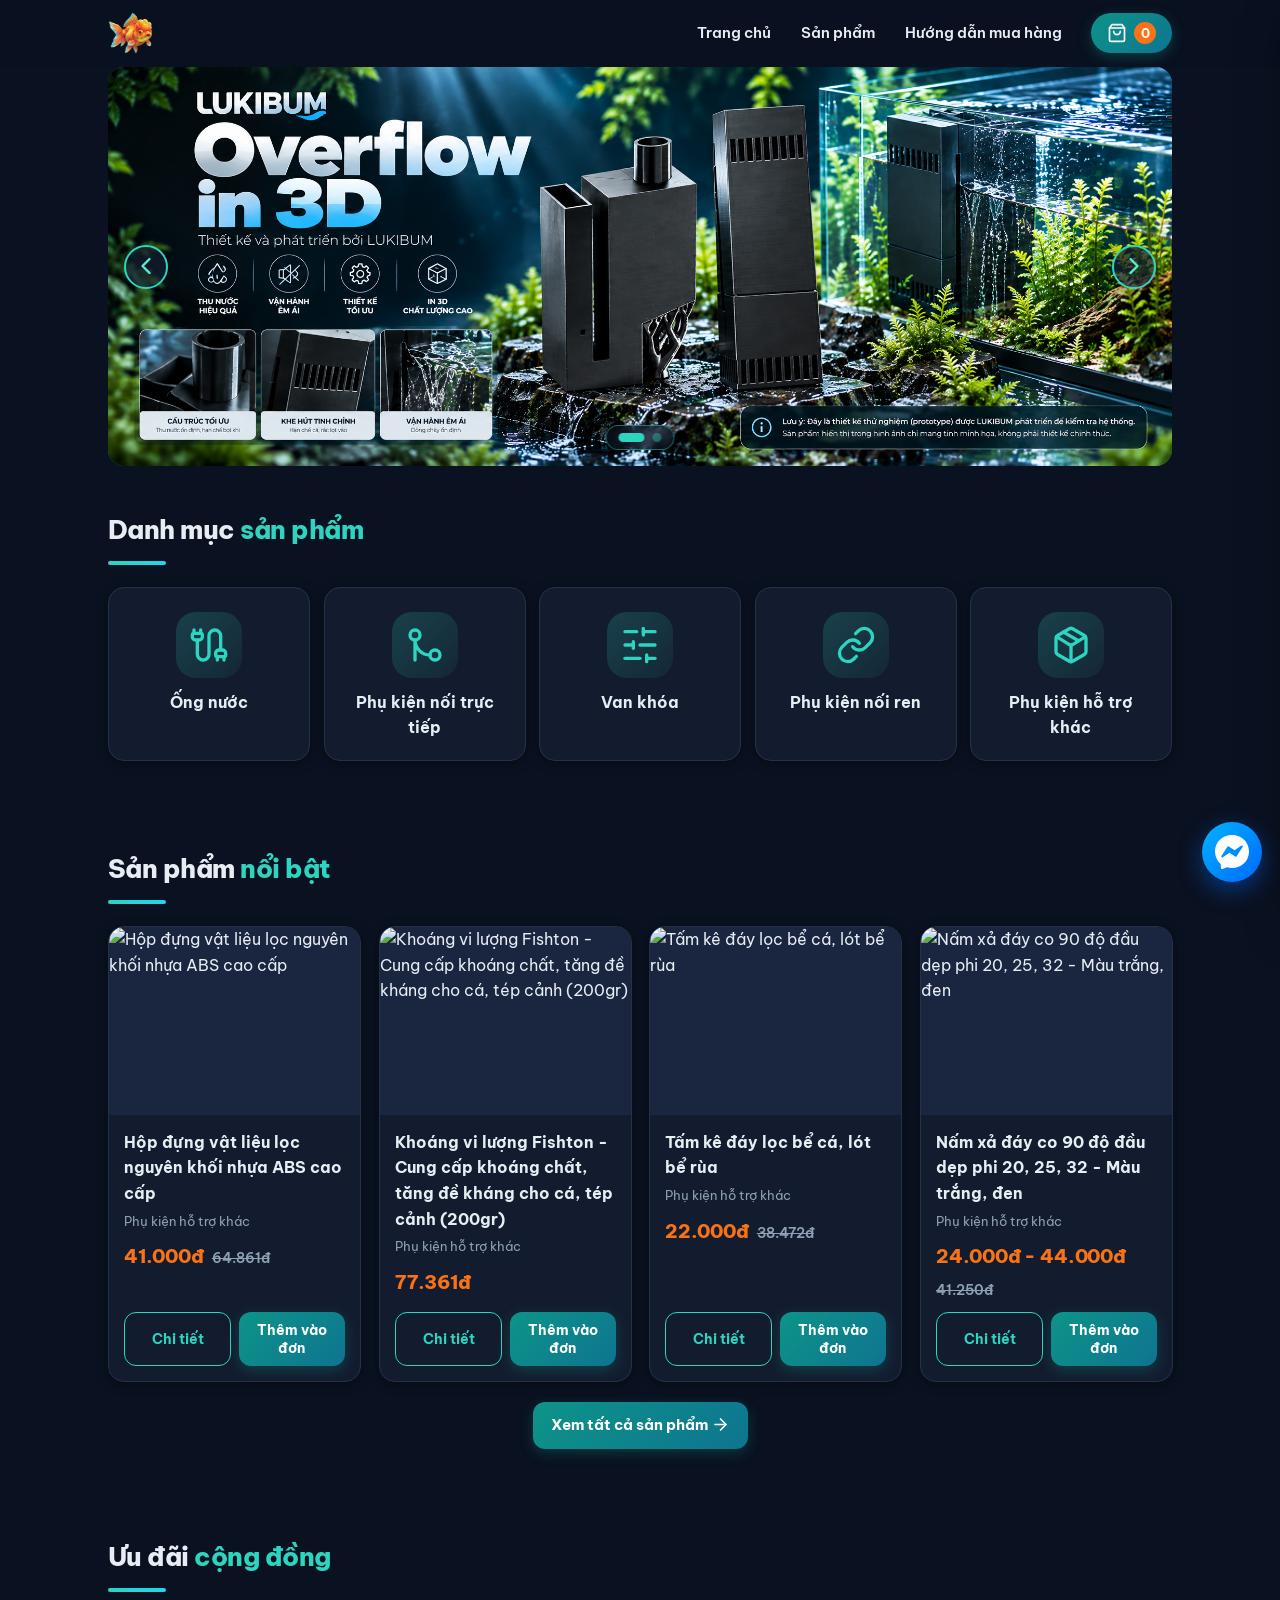
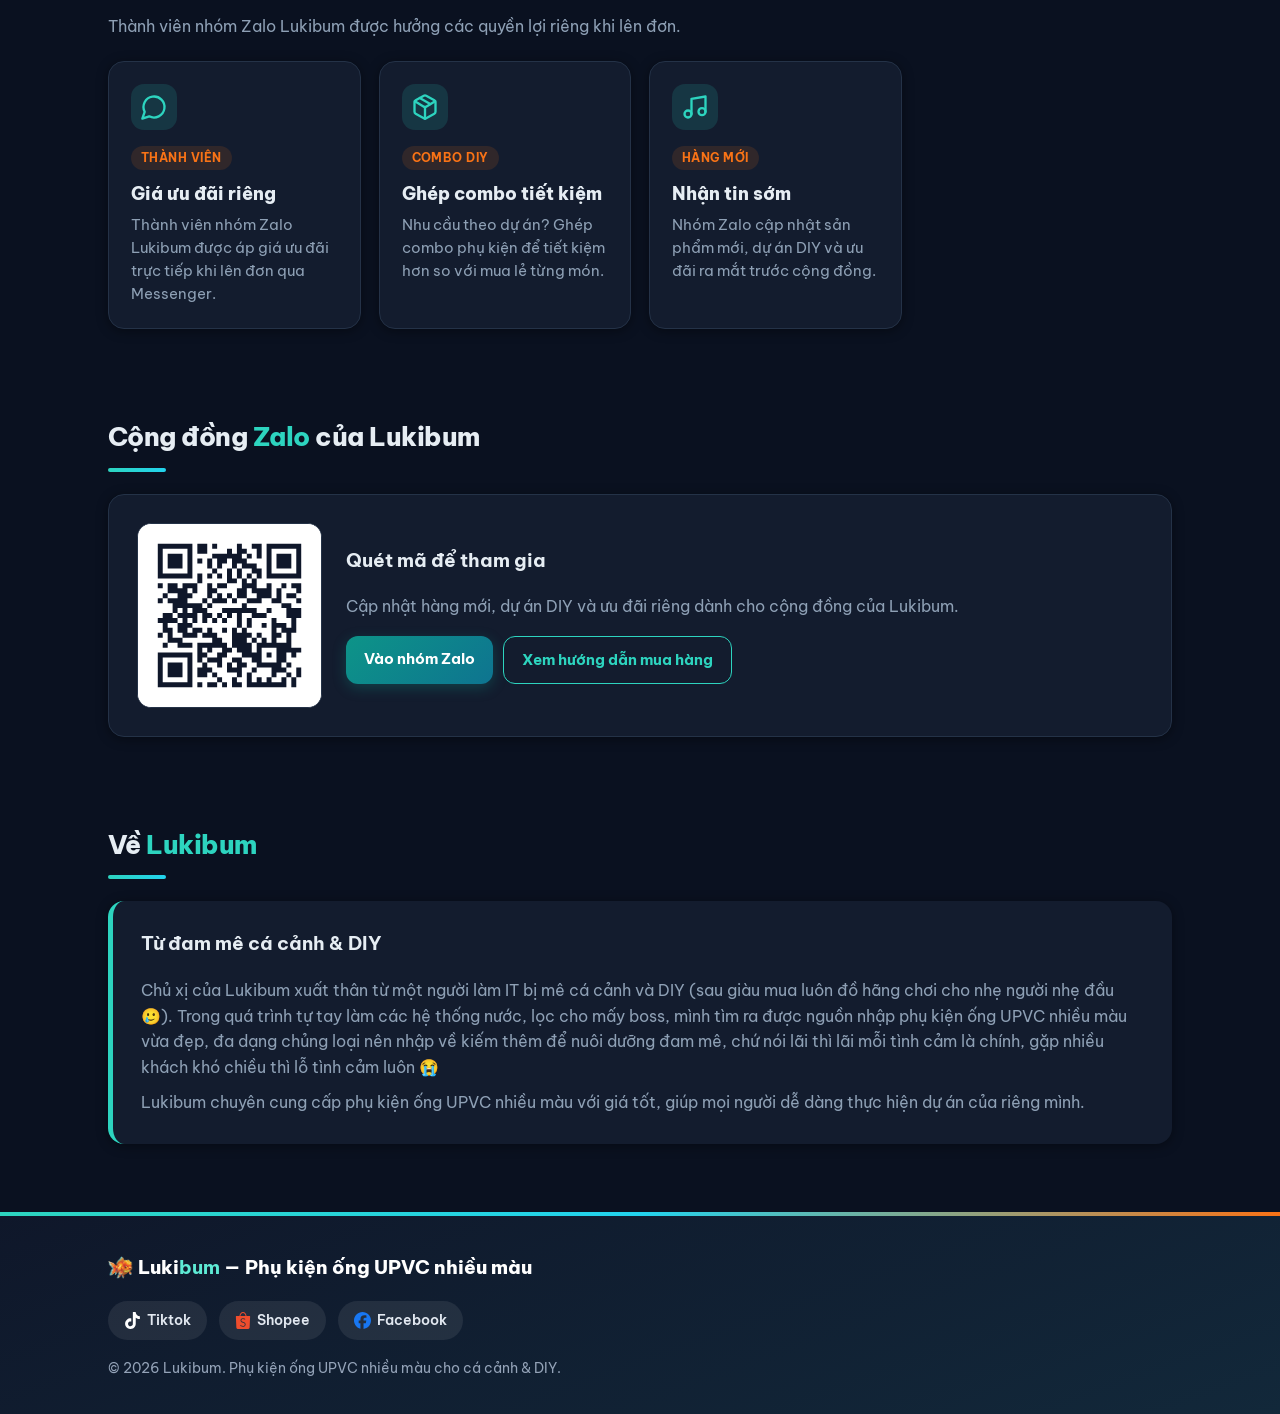
==== commit f0175415: "chore: bump js cache-bust to v14 so visitors pick up new Messenger icon" ====
--- a/index.html
+++ b/index.html
@@ -71,9 +71,9 @@
 
   <footer id="site-footer"></footer>
 
-  <script src="js/common.js?v=13"></script>
-  <script src="js/cart.js?v=13"></script>
-  <script src="js/products.js?v=13"></script>
+  <script src="js/common.js?v=14"></script>
+  <script src="js/cart.js?v=14"></script>
+  <script src="js/products.js?v=14"></script>
   <script>
     initApp().then(() => renderHome());
   </script>
--- a/css/style.css
+++ b/css/style.css
@@ -745,6 +745,7 @@
 }
 .zalo-card h3 { margin-top: 0; }
 .zalo-card p { color: var(--muted); margin: 6px 0 16px; }
+.zalo-actions { display: flex; gap: 10px; flex-wrap: wrap; }
 
 /* ---------- Footer ---------- */
 .site-footer {
@@ -1135,7 +1136,7 @@
 .modal {
   background: var(--card);
   border-radius: 18px;
-  max-width: 480px;
+  max-width: 720px;
   width: 100%;
   max-height: 90vh;
   overflow-y: auto;
@@ -1314,9 +1315,12 @@
 /* ---------- Toast ---------- */
 .toast {
   position: fixed;
-  left: 50%;
+  left: 0;
+  right: 0;
+  margin: 0 auto;
+  width: fit-content;
   bottom: 92px;
-  transform: translateX(-50%) translateY(24px) scale(0.92);
+  transform: translateY(24px) scale(0.92);
   background: linear-gradient(135deg, #0d9488, #0e7490);
   color: #fff;
   padding: 13px 20px;
@@ -1335,7 +1339,7 @@
 }
 .toast.show {
   opacity: 1;
-  transform: translateX(-50%) translateY(0) scale(1);
+  transform: translateY(0) scale(1);
 }
 .toast-icon {
   flex: none;
@@ -1393,9 +1397,11 @@
   .nophoto-frame p { font-size: 0.9rem; }
   .nophoto-sizes { font-size: 0.85rem; padding: 8px 14px; }
   .zalo-card { flex-direction: column; text-align: center; }
+  .zalo-actions { flex-direction: column; }
+  .zalo-actions .btn { width: 100%; }
   .section-title { font-size: 1.4rem; }
-  /* Toast gọn hơn trên mobile: giảm padding ngang để không bị rộng */
-  .toast { padding: 12px 14px; gap: 8px; }
+  /* Modal rộng hơn trên mobile: giảm padding overlay để nội dung không bị bóp 2 bên */
+  .modal-overlay { padding: 12px; }
   /* Sản phẩm: 2 món/hàng, card nhỏ gọn hơn */
   .product-grid { grid-template-columns: repeat(2, 1fr); gap: 12px; }
   .product-body { padding: 10px; gap: 7px; }
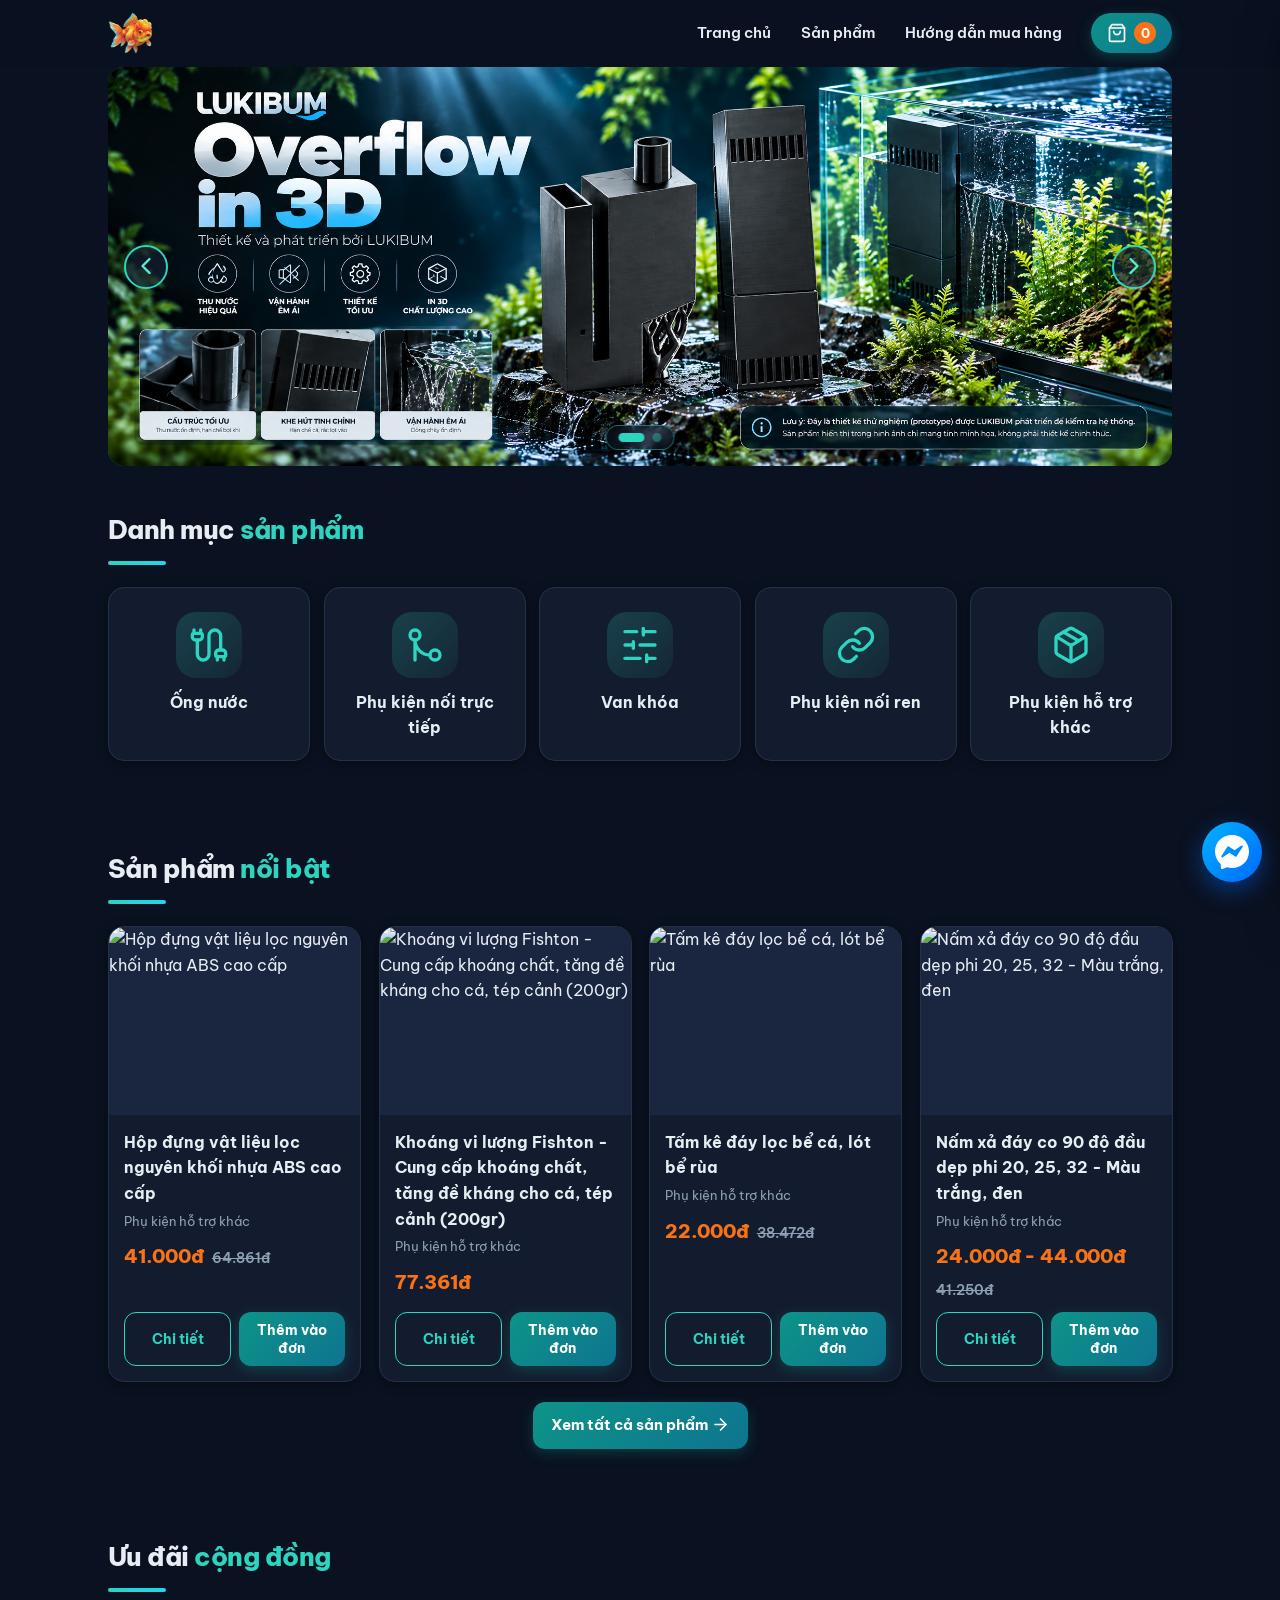
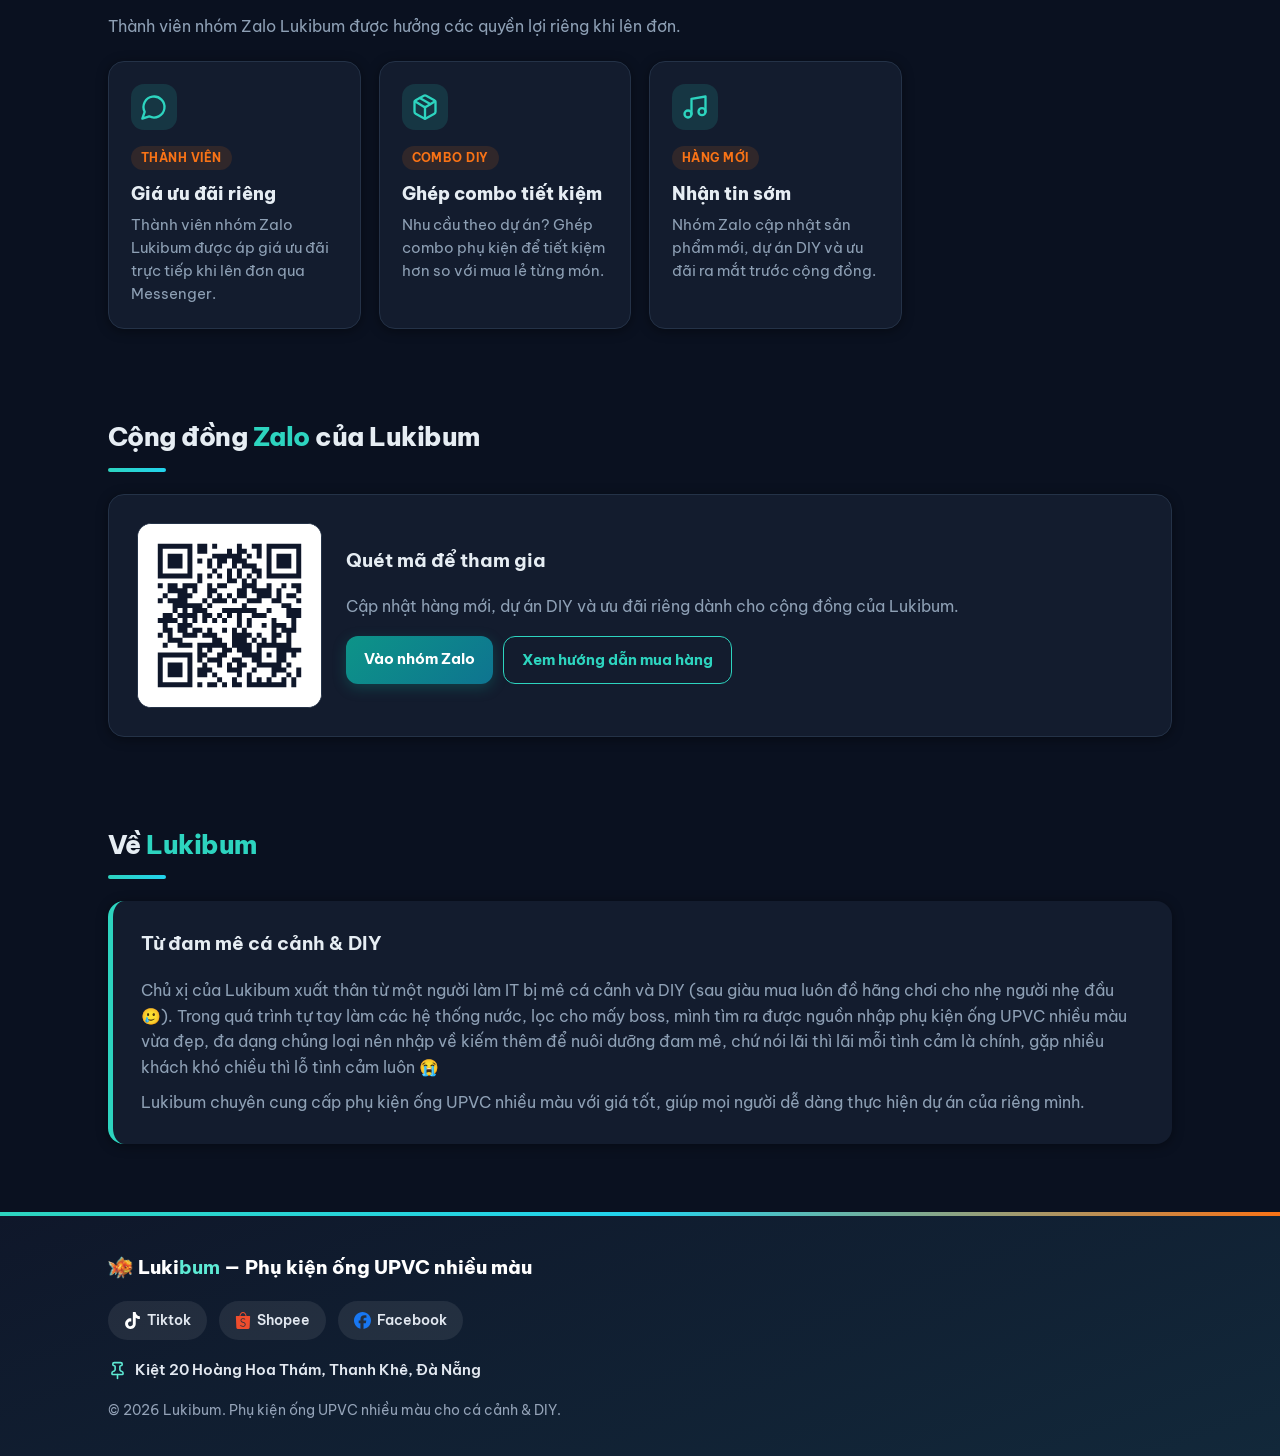
==== commit 957ca3b7: "Thêm địa chỉ lấy hàng, sort + tổng kết đơn hàng, sửa khoảng cách nút modal - Thêm địa chỉ 'Kiệt 20 H" ====
--- a/index.html
+++ b/index.html
@@ -12,7 +12,7 @@
   <link rel="preconnect" href="https://fonts.googleapis.com">
   <link rel="preconnect" href="https://fonts.gstatic.com" crossorigin>
   <link href="https://fonts.googleapis.com/css2?family=Be+Vietnam+Pro:wght@400;500;600;700;800&display=swap" rel="stylesheet">
-  <link rel="stylesheet" href="css/style.css?v=14">
+  <link rel="stylesheet" href="css/style.css?v=20">
 </head>
 <body>
   <header id="site-header"></header>
@@ -71,9 +71,9 @@
 
   <footer id="site-footer"></footer>
 
-  <script src="js/common.js?v=14"></script>
-  <script src="js/cart.js?v=14"></script>
-  <script src="js/products.js?v=14"></script>
+  <script src="js/common.js?v=20"></script>
+  <script src="js/cart.js?v=20"></script>
+  <script src="js/products.js?v=20"></script>
   <script>
     initApp().then(() => renderHome());
   </script>
--- a/css/style.css
+++ b/css/style.css
@@ -798,6 +798,16 @@
   color: #fff;
   transform: translateY(-2px);
 }
+.footer-address {
+  display: flex;
+  align-items: center;
+  gap: 8px;
+  color: #e2e8f0;
+  font-size: 0.95rem;
+  font-weight: 600;
+  margin: 0;
+}
+.footer-address .icon-svg { color: var(--primary-dark); flex: none; }
 .footer-note { color: #94a3b8; font-size: 0.85rem; margin: 0; }
 
 /* ---------- Messenger FAB ---------- */
@@ -1008,6 +1018,13 @@
   padding: 18px 20px;
   background: var(--card-2);
 }
+.cart-summary {
+  color: var(--muted);
+  font-size: 0.85rem;
+  font-weight: 600;
+  text-align: right;
+  margin-bottom: 8px;
+}
 .cart-total-row {
   display: flex;
   justify-content: space-between;
@@ -1060,6 +1077,13 @@
 .oc-meta { color: #64748b; font-size: 0.82rem; margin-top: 2px; }
 .oc-qty { color: #0d9488; font-weight: 700; font-size: 0.85rem; margin-top: 3px; }
 .oc-price { font-weight: 700; color: #0f172a; white-space: nowrap; }
+.oc-summary {
+  color: #64748b;
+  font-size: 0.9rem;
+  font-weight: 600;
+  text-align: right;
+  margin-top: 18px;
+}
 .oc-total {
   display: flex;
   justify-content: space-between;
@@ -1095,6 +1119,9 @@
   flex-direction: column;
   overflow: hidden;
   box-shadow: var(--shadow-lg);
+  /* Chặn iOS highlight text trong modal khi nhấn giữ vào ảnh */
+  -webkit-user-select: none;
+  user-select: none;
 }
 .image-modal-header {
   padding: 16px 20px;
@@ -1110,12 +1137,23 @@
   border-radius: 12px;
   border: 1px solid var(--border);
   display: block;
-}
-.image-modal-actions { padding: 16px 20px; border-top: 1px solid var(--border); }
+  /* Cho phép long-press hiện menu Lưu/Chia sẻ ảnh trên iOS,
+     không để iOS nhảy sang highlight text phía trên */
+  -webkit-touch-callout: default;
+  -webkit-user-select: none;
+  user-select: none;
+}
+.image-modal-actions {
+  padding: 16px 20px;
+  border-top: 1px solid var(--border);
+  display: flex;
+  flex-direction: column;
+  gap: 10px;
+}
 .image-modal-hint {
   color: var(--muted);
   font-size: 0.82rem;
-  margin: 10px 0 0;
+  margin: 0;
   text-align: center;
   line-height: 1.5;
 }
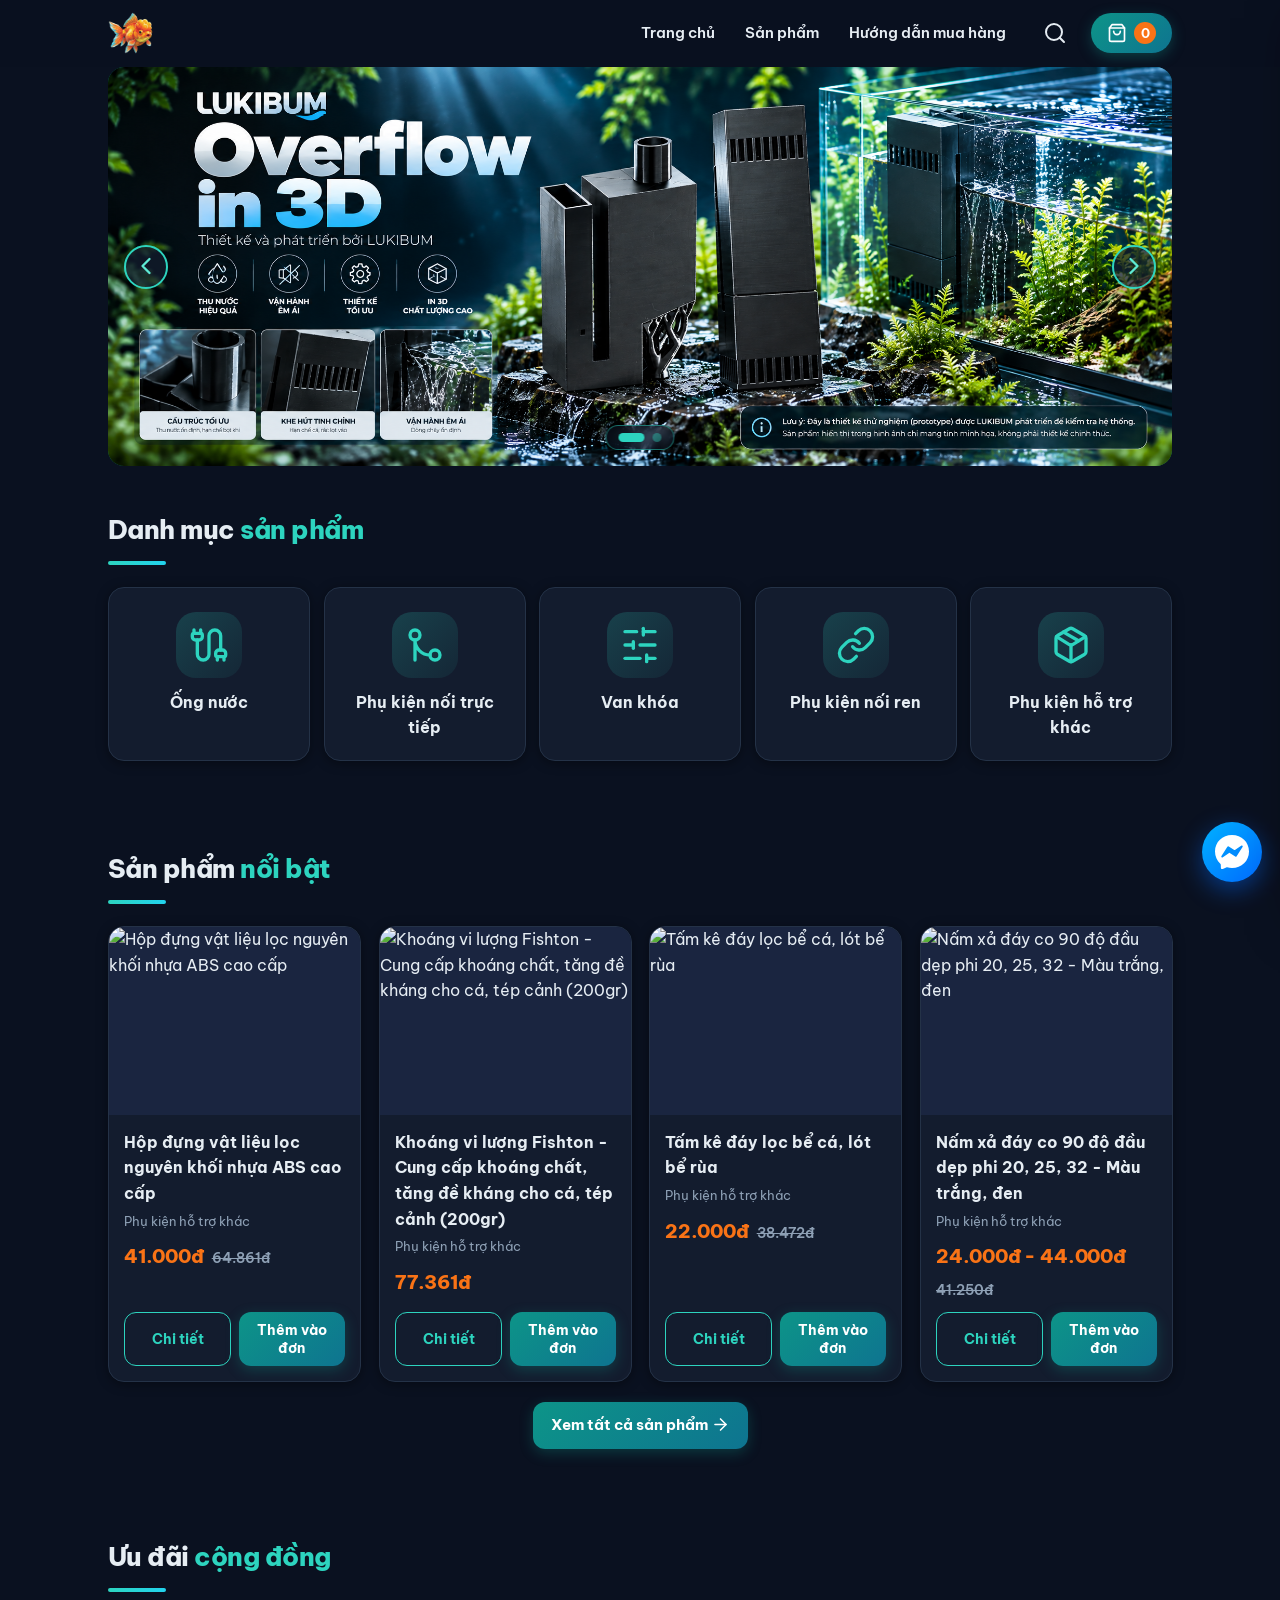
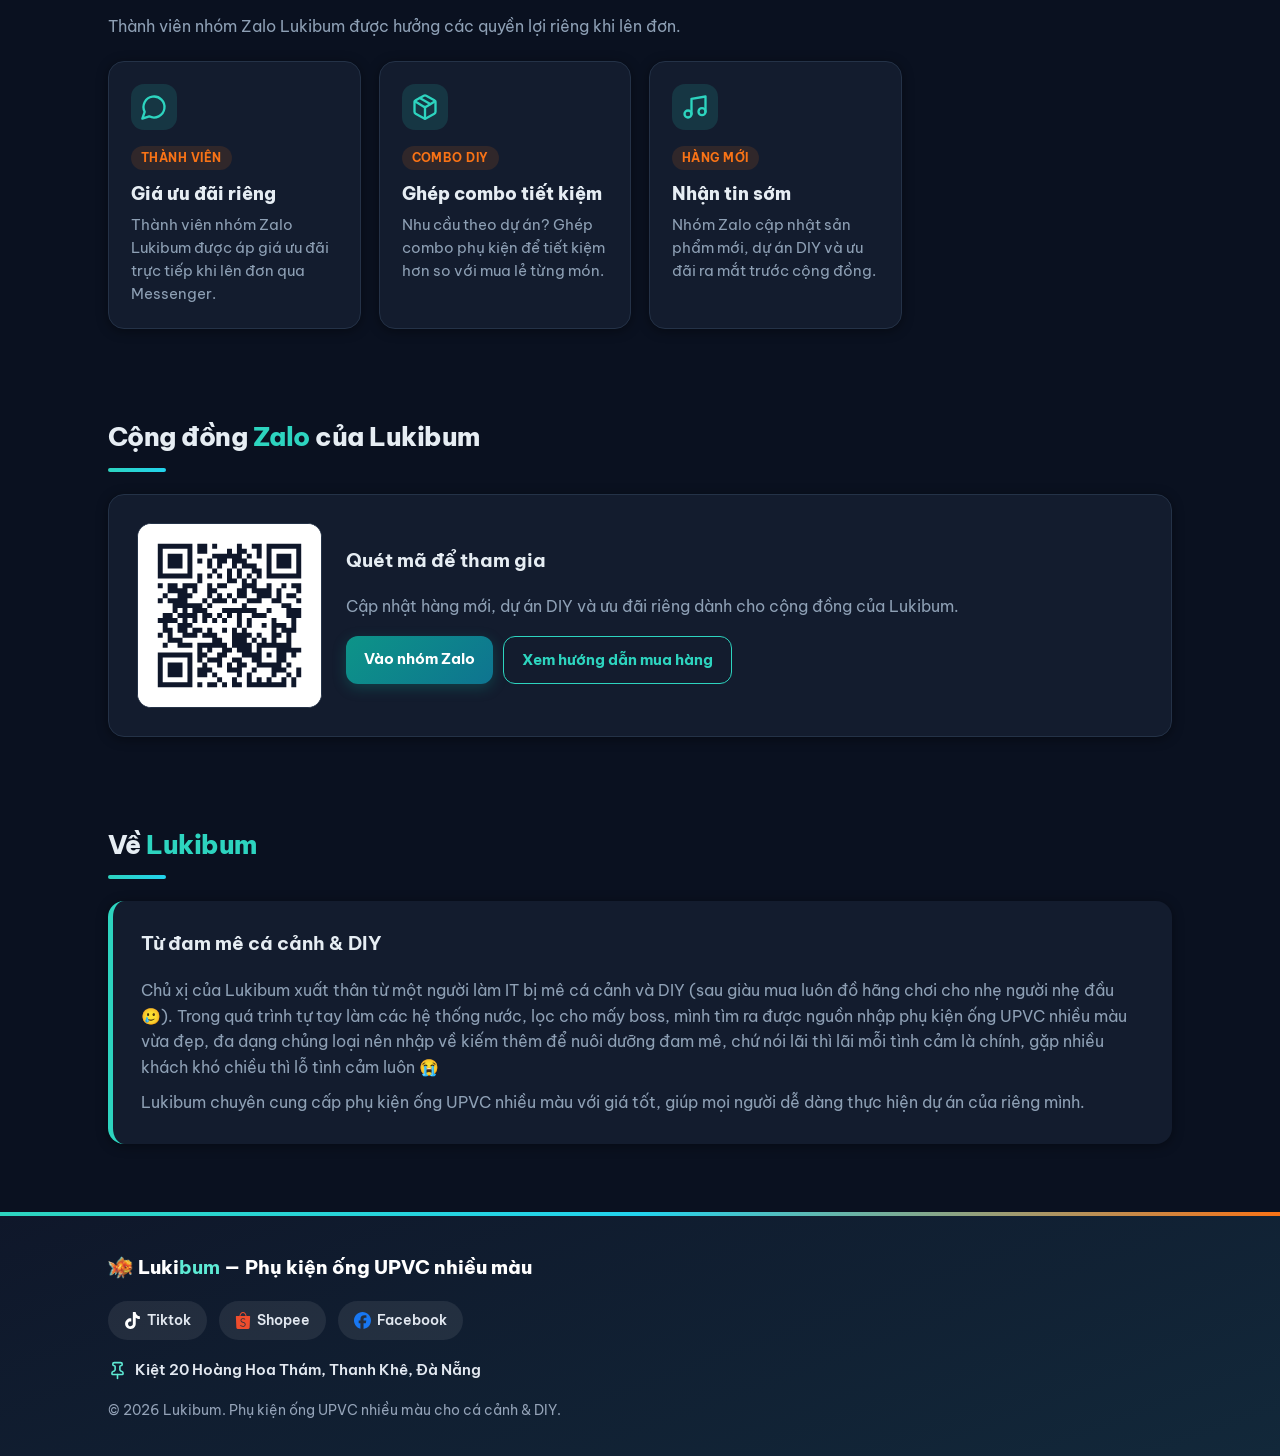
==== commit 812b316b: "feat: thêm nút tìm kiếm trên header — tìm nhanh theo sản phẩm, danh mục, trang thông tin" ====
--- a/index.html
+++ b/index.html
@@ -12,7 +12,7 @@
   <link rel="preconnect" href="https://fonts.googleapis.com">
   <link rel="preconnect" href="https://fonts.gstatic.com" crossorigin>
   <link href="https://fonts.googleapis.com/css2?family=Be+Vietnam+Pro:wght@400;500;600;700;800&display=swap" rel="stylesheet">
-  <link rel="stylesheet" href="css/style.css?v=20">
+  <link rel="stylesheet" href="css/style.css?v=21">
 </head>
 <body>
   <header id="site-header"></header>
@@ -71,9 +71,9 @@
 
   <footer id="site-footer"></footer>
 
-  <script src="js/common.js?v=20"></script>
-  <script src="js/cart.js?v=20"></script>
-  <script src="js/products.js?v=20"></script>
+  <script src="js/common.js?v=21"></script>
+  <script src="js/cart.js?v=21"></script>
+  <script src="js/products.js?v=21"></script>
   <script>
     initApp().then(() => renderHome());
   </script>
--- a/css/style.css
+++ b/css/style.css
@@ -216,6 +216,98 @@
 @keyframes bump {
   40% { transform: scale(1.45); }
 }
+
+/* ---------- Header search ---------- */
+.search-btn {
+  display: inline-flex;
+  align-items: center;
+  justify-content: center;
+  background: none;
+  border: none;
+  color: var(--text);
+  cursor: pointer;
+  padding: 8px;
+  border-radius: 10px;
+  line-height: 0;
+  transition: background 0.2s ease;
+}
+.search-btn .icon-svg { width: 1.5rem; height: 1.5rem; }
+.search-btn:hover { background: var(--card-2); }
+
+.search-overlay {
+  position: absolute;
+  top: 100%;
+  left: 0;
+  right: 0;
+  background: rgba(10, 17, 32, 0.97);
+  border-bottom: 1px solid var(--border);
+  box-shadow: var(--shadow-md);
+  padding: 14px 18px 18px;
+  animation: pageIn 0.2s ease both;
+}
+.search-overlay-inner { max-width: 1100px; margin: 0 auto; }
+.search-bar {
+  display: flex;
+  align-items: center;
+  gap: 10px;
+  background: var(--card-2);
+  border: 1.5px solid var(--border);
+  border-radius: 12px;
+  padding: 0 12px;
+  transition: border-color 0.2s ease, box-shadow 0.2s ease;
+}
+.search-bar:focus-within {
+  border-color: var(--primary);
+  box-shadow: 0 0 0 4px rgba(45, 212, 191, 0.12);
+}
+.search-bar-icon { display: inline-flex; color: var(--muted); }
+.search-bar-icon .icon-svg { width: 1.25rem; height: 1.25rem; }
+.search-bar-input {
+  flex: 1;
+  min-width: 0;
+  background: none;
+  border: none;
+  outline: none;
+  color: var(--text);
+  font-family: var(--font);
+  font-size: 1rem;
+  padding: 13px 0;
+}
+.search-bar-input::placeholder { color: var(--muted); }
+.search-close {
+  background: none;
+  border: none;
+  color: var(--muted);
+  cursor: pointer;
+  padding: 6px;
+  border-radius: 8px;
+  line-height: 0;
+  transition: color 0.2s ease, background 0.2s ease;
+}
+.search-close:hover { color: var(--text); background: var(--card); }
+.search-results { margin-top: 10px; max-height: 320px; overflow-y: auto; }
+.search-result {
+  display: flex;
+  align-items: center;
+  gap: 12px;
+  padding: 10px 12px;
+  border-radius: 10px;
+  color: var(--text);
+  text-decoration: none;
+  transition: background 0.15s ease;
+}
+.search-result:hover { background: var(--card-2); color: var(--text); }
+.search-result-icon { display: inline-flex; color: var(--muted); flex-shrink: 0; }
+.search-result-icon .icon-svg { width: 1.25rem; height: 1.25rem; }
+.search-result-text { display: flex; flex-direction: column; min-width: 0; }
+.search-result-text strong {
+  font-size: 0.95rem;
+  white-space: nowrap;
+  overflow: hidden;
+  text-overflow: ellipsis;
+}
+.search-result-text small { color: var(--muted); font-size: 0.8rem; }
+.search-empty { color: var(--muted); padding: 12px; font-size: 0.92rem; }
 
 /* ---------- Buttons ---------- */
 .btn {
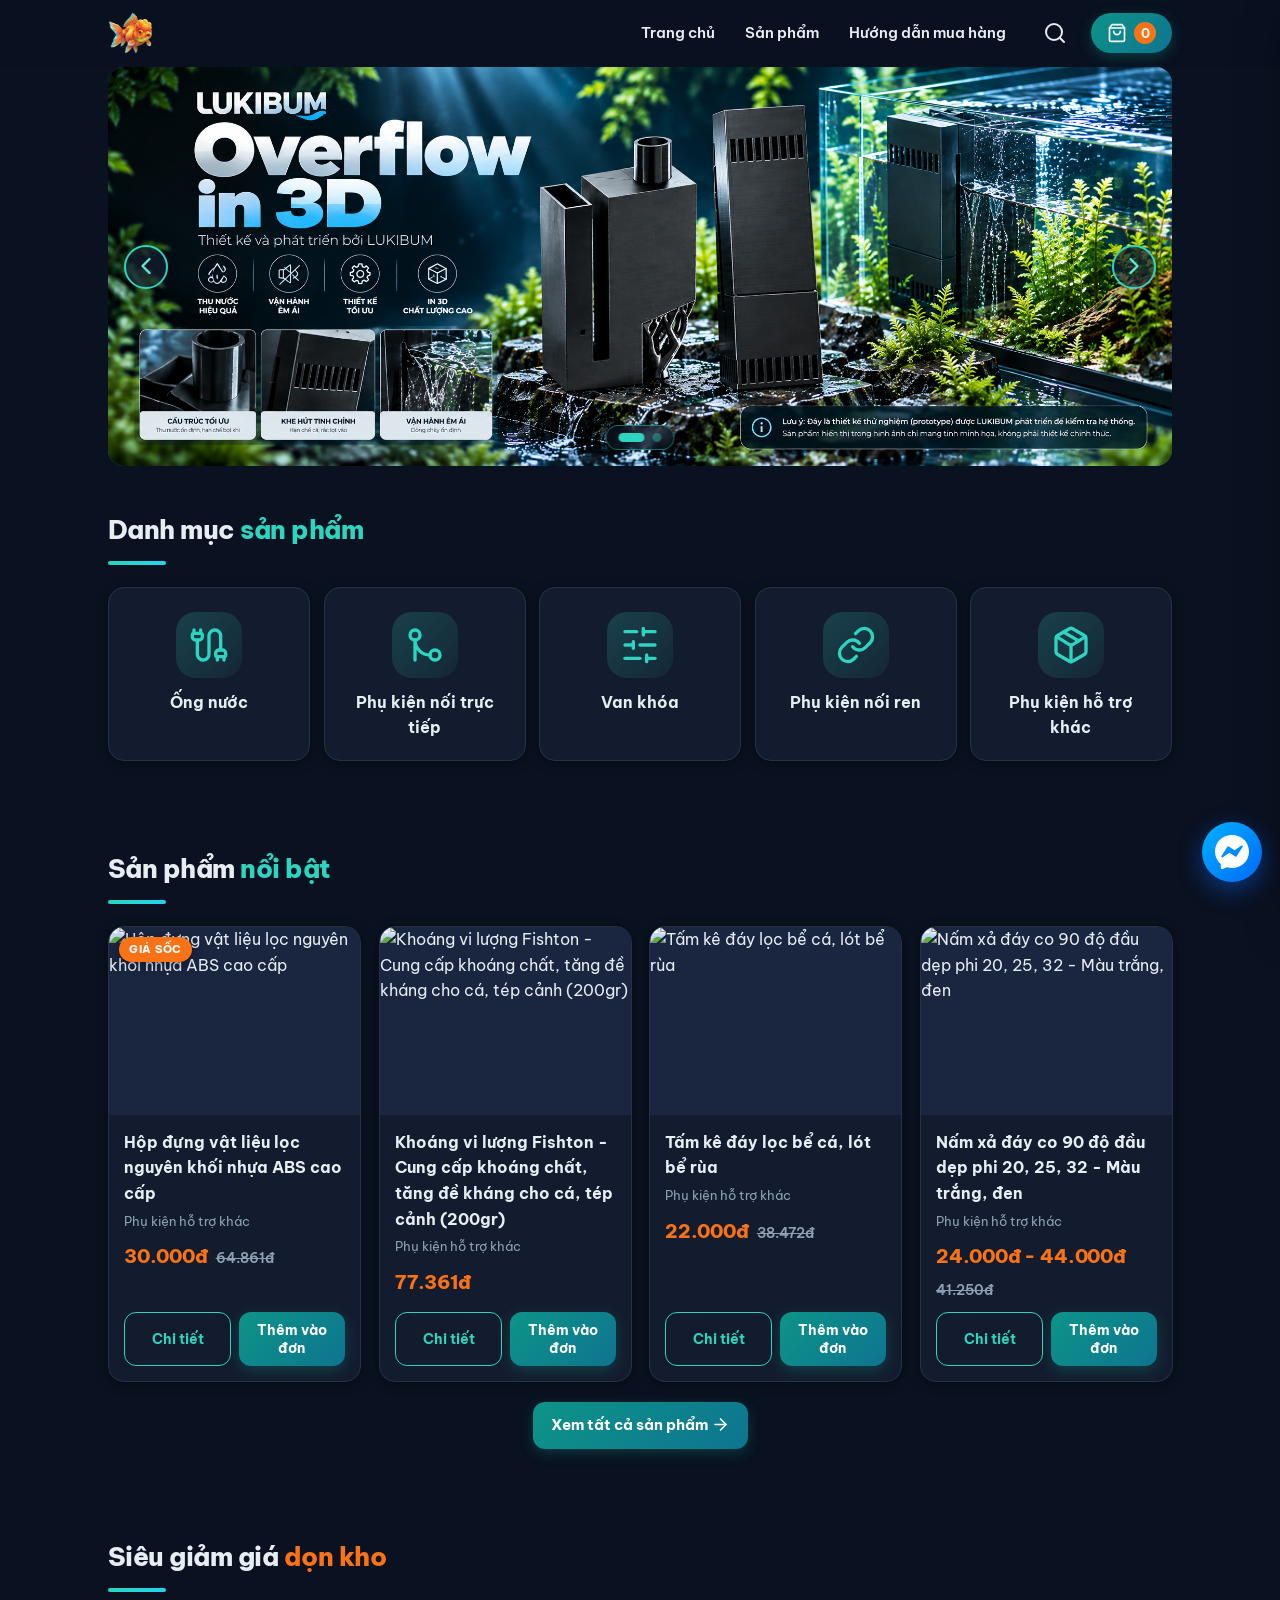
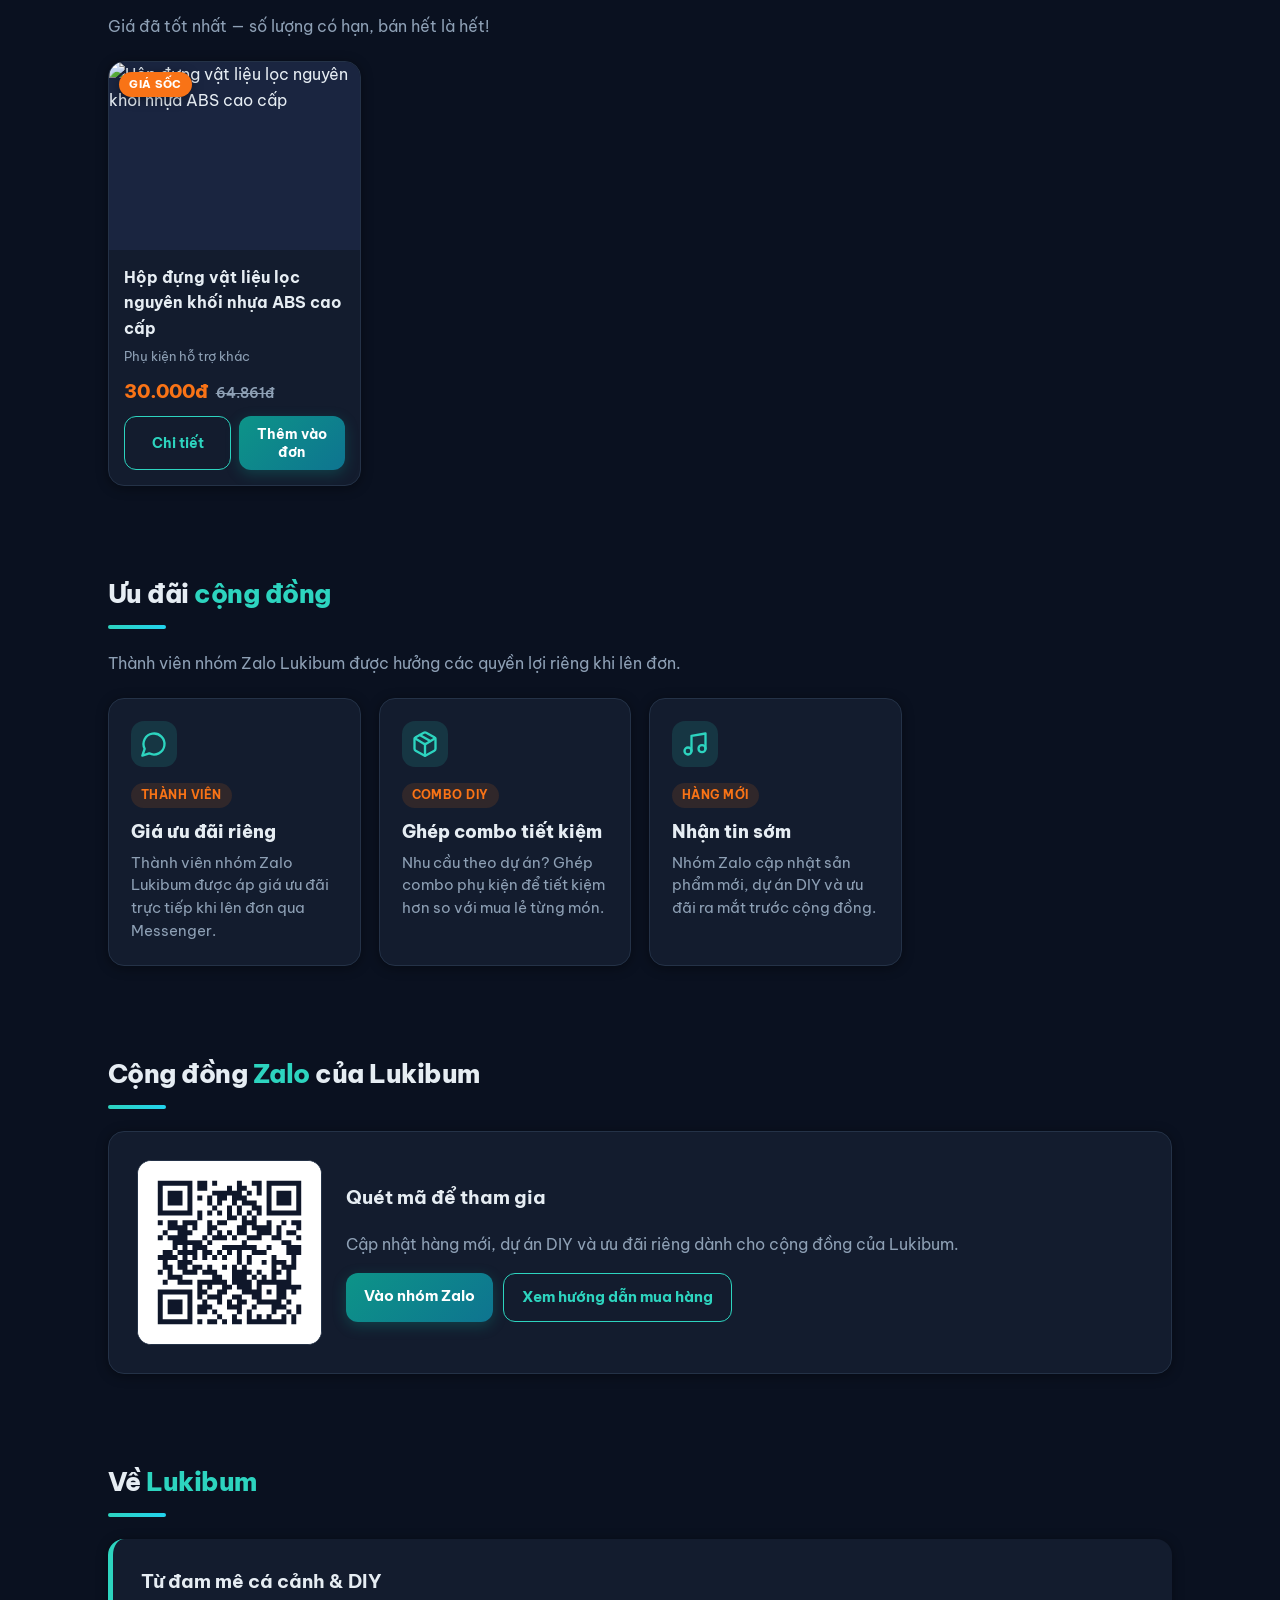
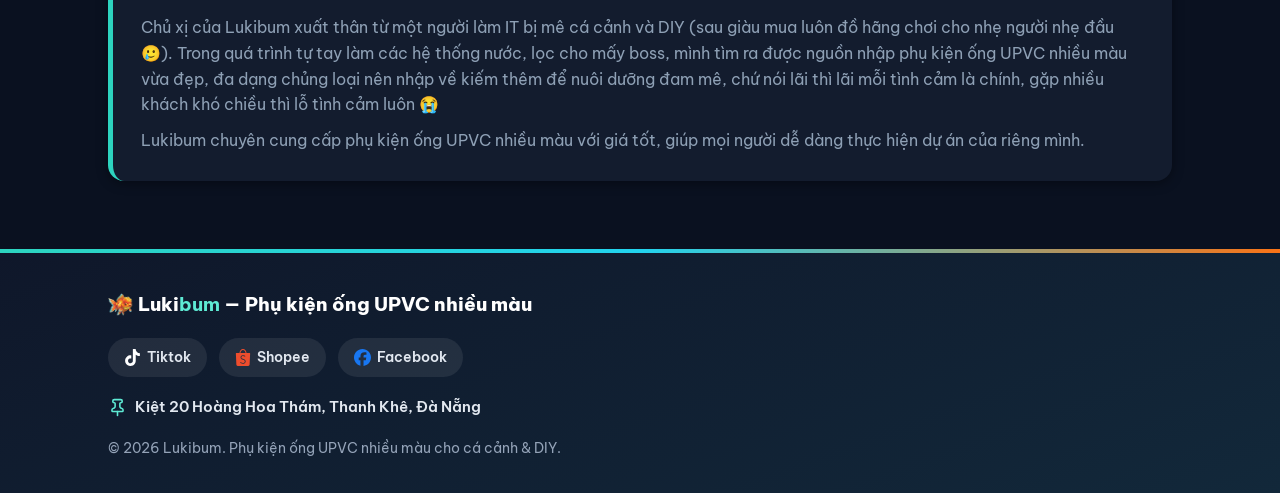
==== commit fcb47dfc: "feat: add clearance sale section with onSale flag and badge" ====
--- a/index.html
+++ b/index.html
@@ -12,7 +12,7 @@
   <link rel="preconnect" href="https://fonts.googleapis.com">
   <link rel="preconnect" href="https://fonts.gstatic.com" crossorigin>
   <link href="https://fonts.googleapis.com/css2?family=Be+Vietnam+Pro:wght@400;500;600;700;800&display=swap" rel="stylesheet">
-  <link rel="stylesheet" href="css/style.css?v=21">
+  <link rel="stylesheet" href="css/style.css?v=26">
 </head>
 <body>
   <header id="site-header"></header>
@@ -35,6 +35,13 @@
       <div class="center" style="margin-top:20px">
         <a class="btn btn-primary" href="san-pham.html">Xem tất cả sản phẩm <span data-icon="arrow-right"></span></a>
       </div>
+    </section>
+
+    <!-- Siêu giảm giá dọn kho -->
+    <section class="container reveal" id="sale-section" hidden>
+      <h2 class="section-title">Siêu giảm giá <span>dọn kho</span></h2>
+      <p class="section-sub">Giá đã tốt nhất — số lượng có hạn, bán hết là hết!</p>
+      <div id="sale-grid" class="product-grid"></div>
     </section>
 
     <!-- Ưu đãi cộng đồng -->
@@ -71,9 +78,9 @@
 
   <footer id="site-footer"></footer>
 
-  <script src="js/common.js?v=21"></script>
-  <script src="js/cart.js?v=21"></script>
-  <script src="js/products.js?v=21"></script>
+  <script src="js/common.js?v=26"></script>
+  <script src="js/cart.js?v=26"></script>
+  <script src="js/products.js?v=26"></script>
   <script>
     initApp().then(() => renderHome());
   </script>
--- a/css/style.css
+++ b/css/style.css
@@ -699,7 +699,24 @@
   background: var(--card-2);
   cursor: pointer;
   overflow: hidden;
-}
+  position: relative;
+}
+/* Badge "GIẢM GIÁ" trên ảnh sản phẩm (section dọn kho) */
+.sale-badge {
+  position: absolute;
+  top: 10px;
+  left: 10px;
+  z-index: 2;
+  background: var(--accent);
+  color: #fff;
+  font-size: 0.68rem;
+  font-weight: 800;
+  letter-spacing: 0.05em;
+  padding: 4px 10px;
+  border-radius: 999px;
+  box-shadow: var(--shadow);
+}
+#sale-section .section-title span { color: var(--accent); }
 .product-image img {
   width: 100%;
   height: 100%;
@@ -1066,6 +1083,18 @@
   justify-content: space-between;
   margin-top: 8px;
 }
+/* Cột trái: stepper + giá lẻ bên dưới số lượng */
+.cart-item-qty {
+  display: flex;
+  flex-direction: column;
+  gap: 3px;
+}
+.cart-item-unit {
+  color: var(--muted);
+  font-size: 0.8rem;
+  font-weight: 600;
+  white-space: nowrap;
+}
 .stepper {
   display: inline-flex;
   align-items: center;
@@ -1285,6 +1314,7 @@
 .modal-image img { width: 100%; height: 100%; object-fit: cover; }
 .modal-body { padding: 20px; }
 .modal-body h2 { margin: 0 0 4px; font-size: 1.3rem; }
+.modal-body .btn-block + .btn-block { margin-top: 10px; }
 .modal-desc { color: var(--muted); margin: 10px 0 16px; }
 .modal-section { margin-bottom: 16px; }
 .modal-section label {
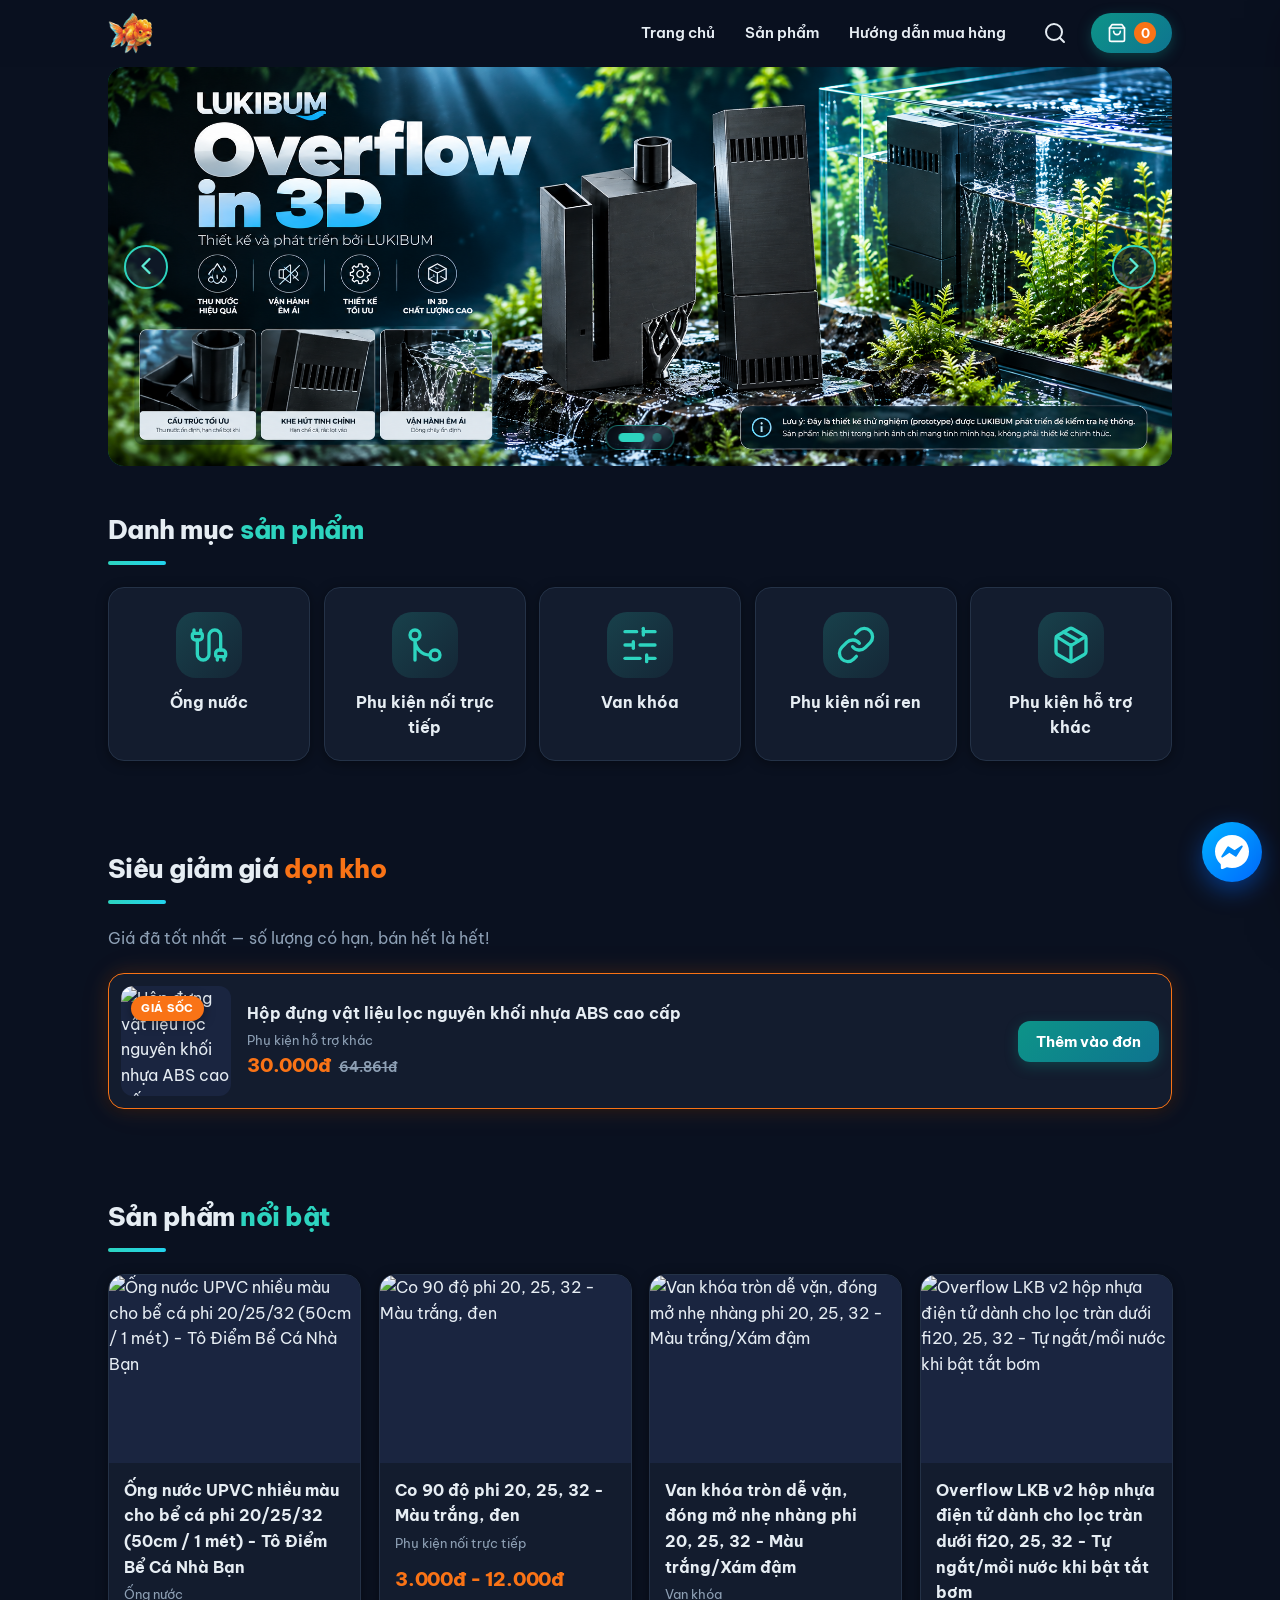
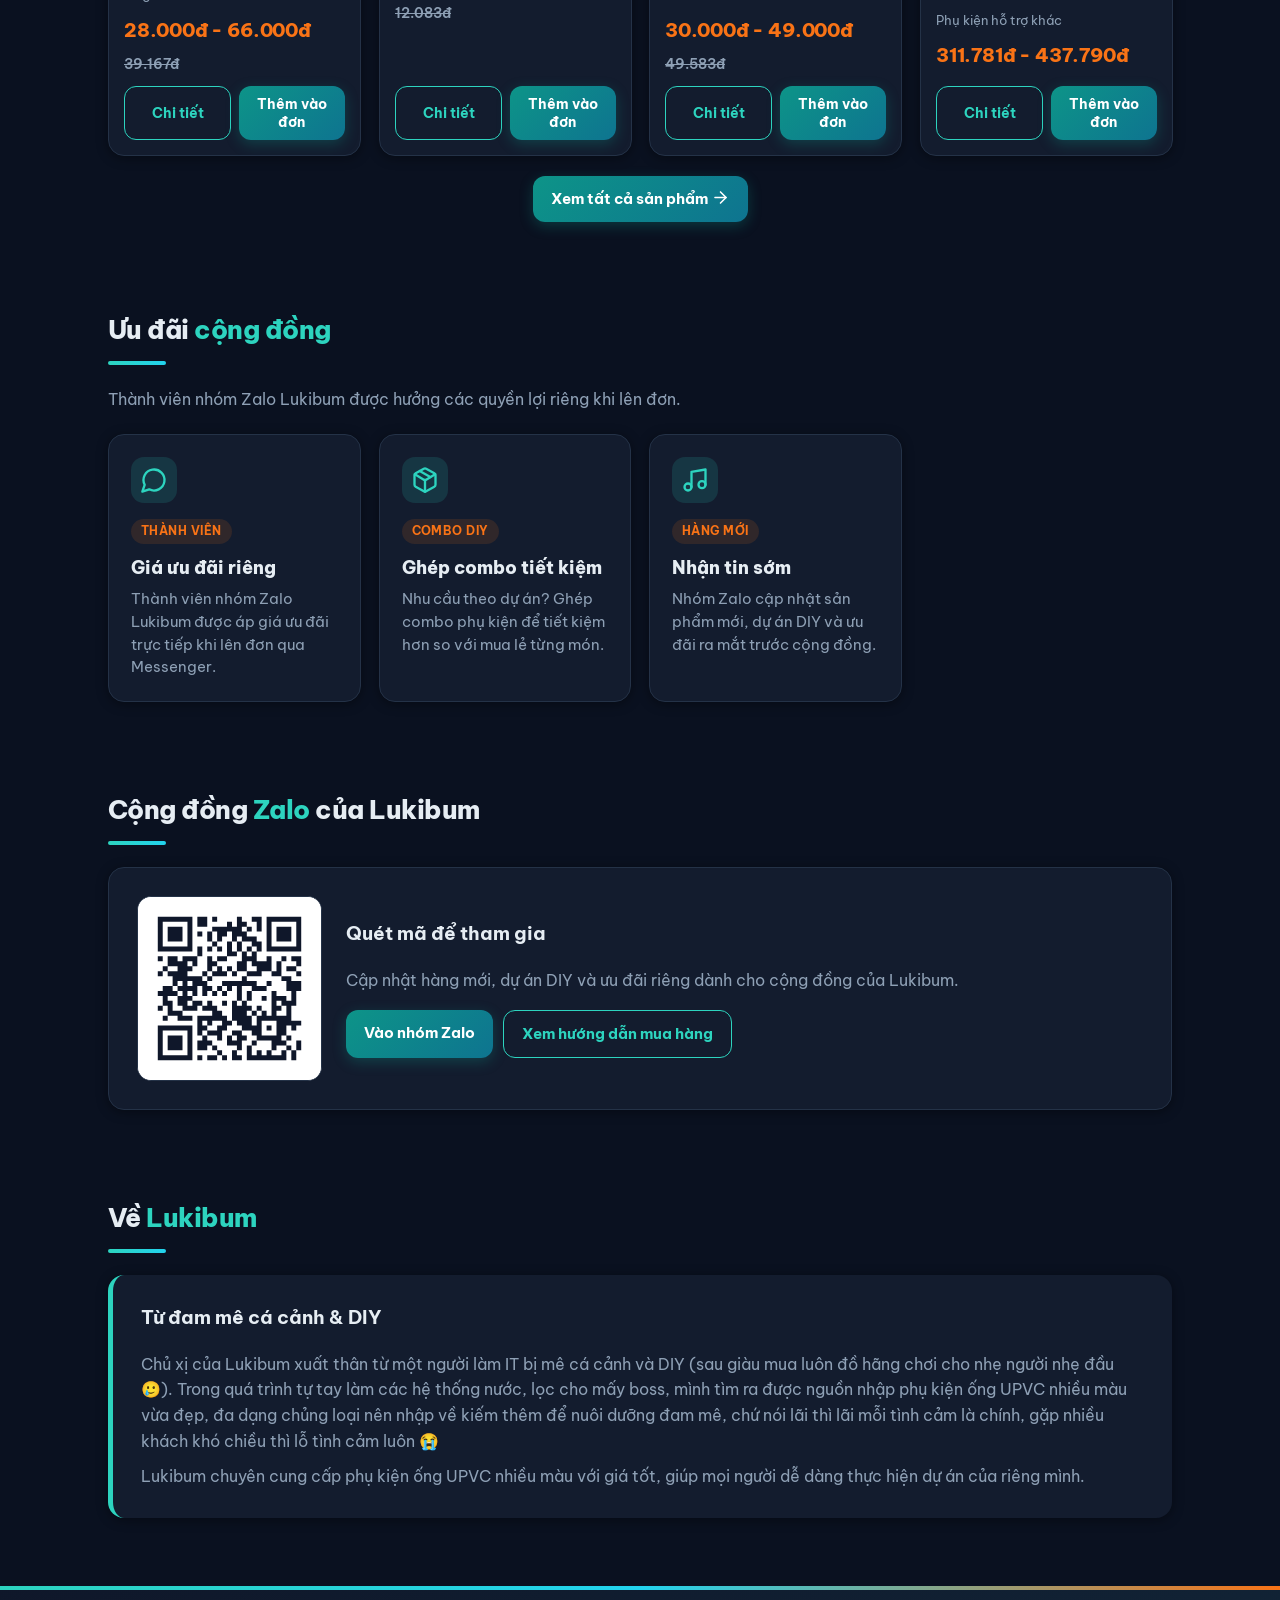
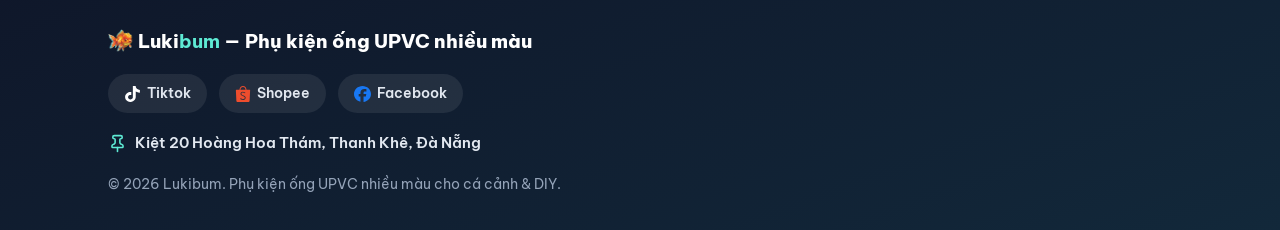
==== commit 93579903: "feat: compact sale cards with smooth glow, featured product flags" ====
--- a/index.html
+++ b/index.html
@@ -12,7 +12,7 @@
   <link rel="preconnect" href="https://fonts.googleapis.com">
   <link rel="preconnect" href="https://fonts.gstatic.com" crossorigin>
   <link href="https://fonts.googleapis.com/css2?family=Be+Vietnam+Pro:wght@400;500;600;700;800&display=swap" rel="stylesheet">
-  <link rel="stylesheet" href="css/style.css?v=26">
+  <link rel="stylesheet" href="css/style.css?v=34">
 </head>
 <body>
   <header id="site-header"></header>
@@ -29,19 +29,19 @@
       <div id="category-grid" class="category-grid"></div>
     </section>
 
+    <!-- Siêu giảm giá dọn kho -->
+    <section class="container reveal" id="sale-section" hidden>
+      <h2 class="section-title">Siêu giảm giá <span>dọn kho</span></h2>
+      <p class="section-sub">Giá đã tốt nhất — số lượng có hạn, bán hết là hết!</p>
+      <div id="sale-grid" class="sale-grid"></div>
+    </section>
+
     <section class="container reveal">
       <h2 class="section-title">Sản phẩm <span>nổi bật</span></h2>
       <div id="featured-grid" class="product-grid"></div>
       <div class="center" style="margin-top:20px">
         <a class="btn btn-primary" href="san-pham.html">Xem tất cả sản phẩm <span data-icon="arrow-right"></span></a>
       </div>
-    </section>
-
-    <!-- Siêu giảm giá dọn kho -->
-    <section class="container reveal" id="sale-section" hidden>
-      <h2 class="section-title">Siêu giảm giá <span>dọn kho</span></h2>
-      <p class="section-sub">Giá đã tốt nhất — số lượng có hạn, bán hết là hết!</p>
-      <div id="sale-grid" class="product-grid"></div>
     </section>
 
     <!-- Ưu đãi cộng đồng -->
@@ -78,9 +78,9 @@
 
   <footer id="site-footer"></footer>
 
-  <script src="js/common.js?v=26"></script>
-  <script src="js/cart.js?v=26"></script>
-  <script src="js/products.js?v=26"></script>
+  <script src="js/common.js?v=34"></script>
+  <script src="js/cart.js?v=34"></script>
+  <script src="js/products.js?v=34"></script>
   <script>
     initApp().then(() => renderHome());
   </script>
--- a/css/style.css
+++ b/css/style.css
@@ -694,6 +694,91 @@
   transform: translateY(-6px);
   box-shadow: var(--shadow-lg);
 }
+/* Glow "thở" mượt: chỉ animate opacity (chạy trên GPU) thay vì box-shadow */
+@keyframes saleGlow {
+  from { opacity: 0.12; }
+  to   { opacity: 1; }
+}
+/* Card giá sốc trong lưới danh mục: viền cam + glow tĩnh */
+.product-card.on-sale {
+  border: 1.5px solid var(--accent);
+  box-shadow: 0 0 18px rgba(249, 115, 22, 0.16), var(--shadow);
+}
+/* Siêu giảm giá: card ngang gọn — ít item vẫn đẹp, nhiều item xếp chồng */
+.sale-grid {
+  display: flex;
+  flex-direction: column;
+  gap: 12px;
+}
+.sale-card {
+  position: relative;
+  display: flex;
+  align-items: center;
+  gap: 16px;
+  background: var(--card);
+  border: 1.5px solid var(--accent);
+  border-radius: var(--radius);
+  padding: 12px;
+  box-shadow: 0 0 18px rgba(249, 115, 22, 0.16), var(--shadow);
+  animation: cardIn 0.55s var(--ease-out) both;
+  animation-delay: var(--d, 0s);
+}
+/* Lớp glow riêng — animate opacity cho mượt (GPU) */
+.sale-card::after {
+  content: "";
+  position: absolute;
+  inset: 0;
+  border-radius: inherit;
+  box-shadow: 0 0 36px rgba(249, 115, 22, 0.55);
+  opacity: 0.12;
+  animation: saleGlow 2s ease-in-out infinite alternate;
+  pointer-events: none;
+}
+.sale-image {
+  position: relative;
+  flex: 0 0 110px;
+  width: 110px;
+  aspect-ratio: 1;
+  border-radius: 12px;
+  overflow: hidden;
+  background: var(--card-2);
+  cursor: pointer;
+}
+.sale-image img {
+  width: 100%;
+  height: 100%;
+  object-fit: cover;
+}
+.sale-info {
+  flex: 1;
+  min-width: 0;
+}
+/* .product-cat có margin-top: -6px cho card dọc — thả lỏng lại cho card ngang */
+.sale-info .product-cat {
+  margin-top: 3px;
+}
+.sale-action {
+  flex-shrink: 0;
+}
+@media (max-width: 560px) {
+  .sale-card {
+    flex-wrap: wrap;
+  }
+  .sale-action {
+    width: 100%;
+  }
+  .sale-action .btn {
+    width: 100%;
+  }
+}
+/* Tôn trọng cài đặt "giảm chuyển động" của hệ điều hành */
+@media (prefers-reduced-motion: reduce) {
+  .sale-card,
+  .sale-card::after,
+  .product-card.on-sale {
+    animation: none;
+  }
+}
 .product-image {
   aspect-ratio: 4 / 3;
   background: var(--card-2);
@@ -1310,6 +1395,7 @@
   background: var(--card-2);
   border-radius: 18px 18px 0 0;
   overflow: hidden;
+  position: relative;
 }
 .modal-image img { width: 100%; height: 100%; object-fit: cover; }
 .modal-body { padding: 20px; }
